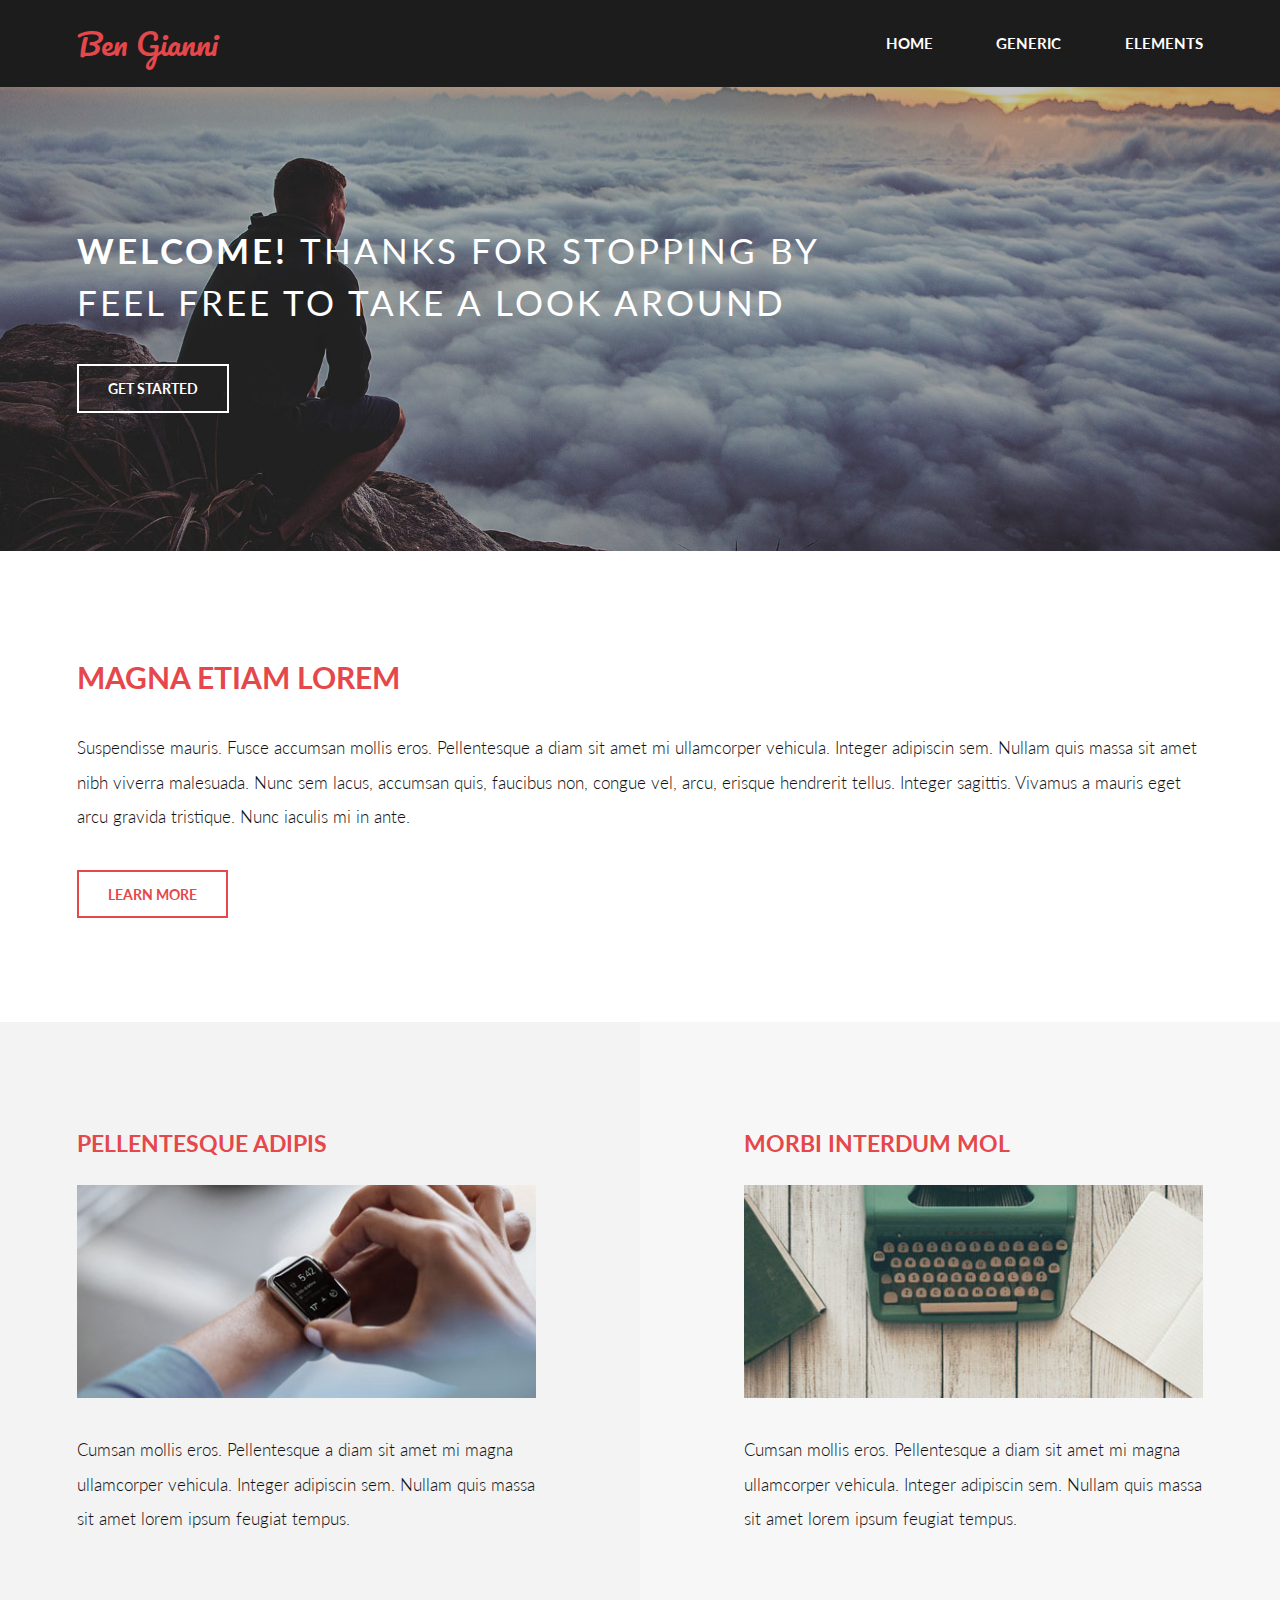
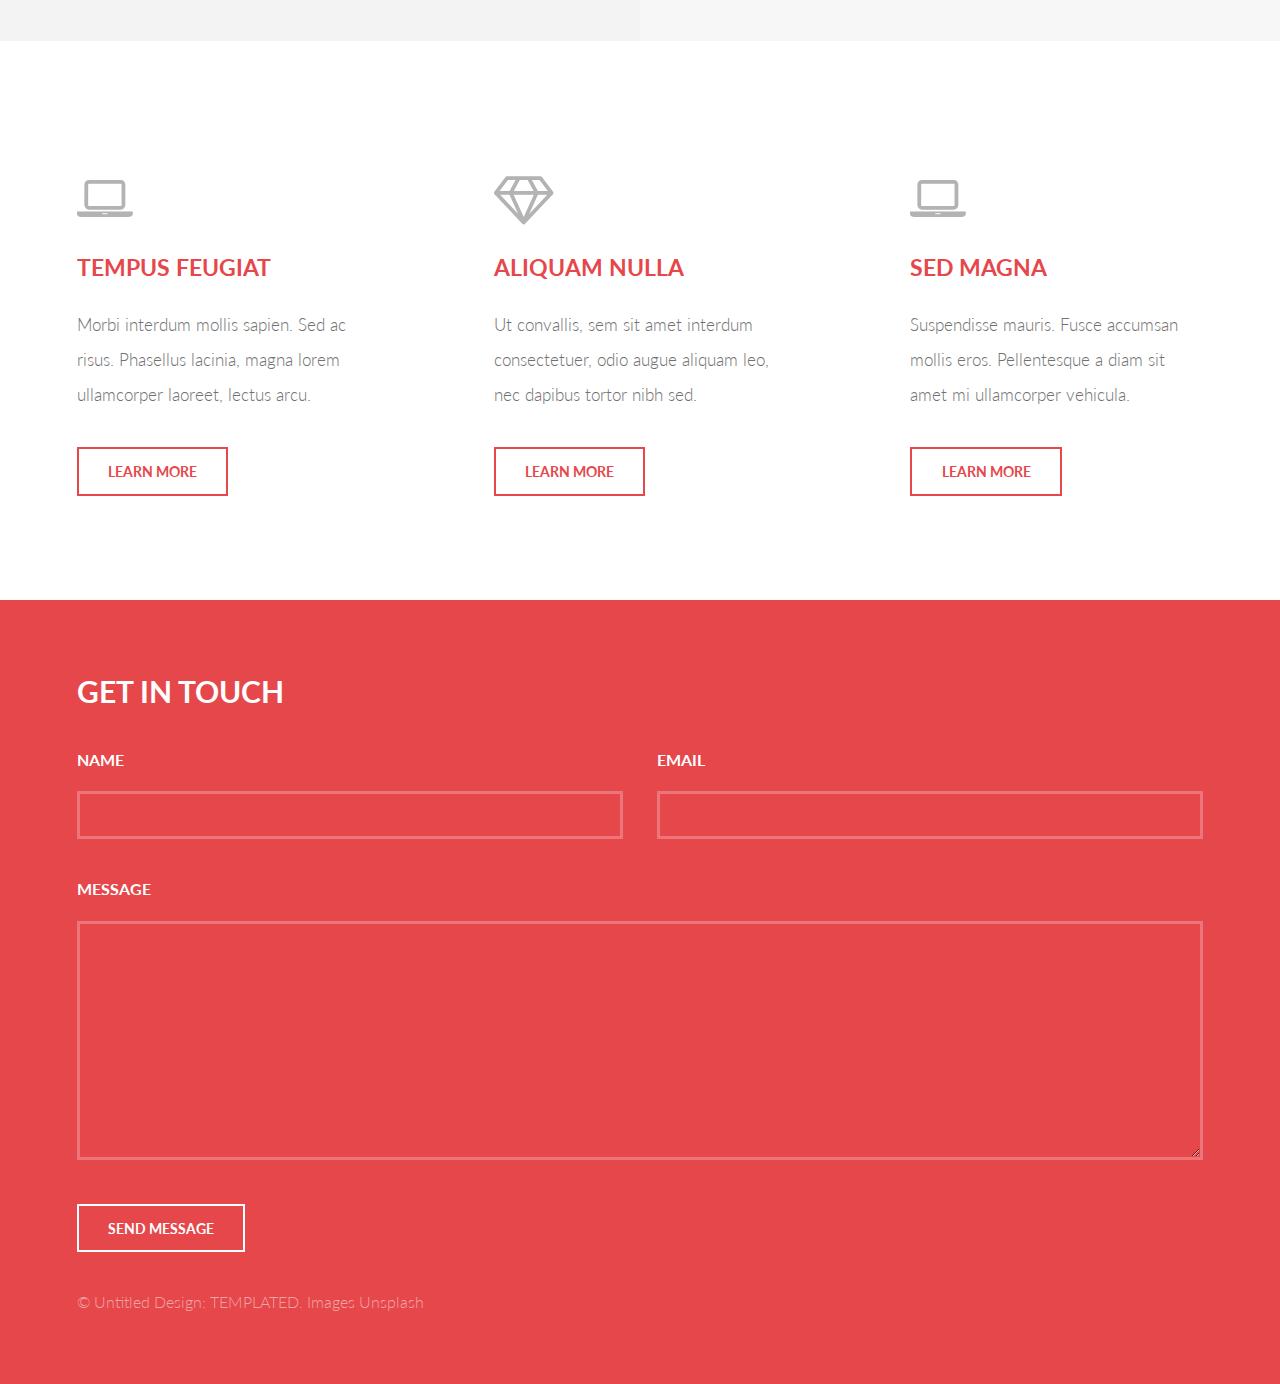
==== index.html @ ecc92364 "take 2" ====
<!DOCTYPE HTML>
<!--
	Introspect by TEMPLATED
	templated.co @templatedco
	Released for free under the Creative Commons Attribution 3.0 license (templated.co/license)
-->
<html>
	<head>
		<title>Ben's Site</title>
		<meta charset="utf-8" />
		<meta name="viewport" content="width=device-width, initial-scale=1, user-scalable=no" />
		<link rel="stylesheet" href="assets/css/main.css" />
	</head>
	<body>

		<!-- Header -->
			<header id="header">
				<div class="inner">
					<a href="index.html" class="logo">Ben Gianni</a>
					<nav id="nav">
						<a href="index.html">Home</a>
						<a href="generic.html">Generic</a>
						<a href="elements.html">Elements</a>
					</nav>
				</div>
			</header>
			<a href="#menu" class="navPanelToggle"><span class="fa fa-bars"></span></a>

		<!-- Banner -->
			<section id="banner">
				<div class="inner">
					<h1 >Welcome! <span>Thanks for stopping by<br />
					feel free to take a look around</span></h1>
					<ul class="actions">
						<li><a href="#" id="test_button" class="button alt" onclick="Attention();">Get Started</a></li>
					</ul>
				</div>
			</section>

		<!-- One -->
			<section id="one">
				<div class="inner">
					<header>
						<h2>Magna Etiam Lorem</h2>
					</header>
					<p>Suspendisse mauris. Fusce accumsan mollis eros. Pellentesque a diam sit amet mi ullamcorper vehicula. Integer adipiscin sem. Nullam quis massa sit amet nibh viverra malesuada. Nunc sem lacus, accumsan quis, faucibus non, congue vel, arcu, erisque hendrerit tellus. Integer sagittis. Vivamus a mauris eget arcu gravida tristique. Nunc iaculis mi in ante.</p>
					<ul class="actions">
						<li><a href="#" class="button alt">Learn More</a></li>
					</ul>
				</div>
			</section>

		<!-- Two -->
			<section id="two">
				<div class="inner">
					<article>
						<div class="content">
							<header>
								<h3>Pellentesque adipis</h3>
							</header>
							<div class="image fit">
								<img src="images/pic01.jpg" alt="" />
							</div>
							<p>Cumsan mollis eros. Pellentesque a diam sit amet mi magna ullamcorper vehicula. Integer adipiscin sem. Nullam quis massa sit amet lorem ipsum feugiat tempus.</p>
						</div>
					</article>
					<article class="alt">
						<div class="content">
							<header>
								<h3>Morbi interdum mol</h3>
							</header>
							<div class="image fit">
								<img src="images/pic02.jpg" alt="" />
							</div>
							<p>Cumsan mollis eros. Pellentesque a diam sit amet mi magna ullamcorper vehicula. Integer adipiscin sem. Nullam quis massa sit amet lorem ipsum feugiat tempus.</p>
						</div>
					</article>
				</div>
			</section>

		<!-- Three -->
			<section id="three">
				<div class="inner">
					<article>
						<div class="content">
							<span class="icon fa-laptop"></span>
							<header>
								<h3>Tempus Feugiat</h3>
							</header>
							<p>Morbi interdum mollis sapien. Sed ac risus. Phasellus lacinia, magna lorem ullamcorper laoreet, lectus arcu.</p>
							<ul class="actions">
								<li><a href="#" class="button alt">Learn More</a></li>
							</ul>
						</div>
					</article>
					<article>
						<div class="content">
							<span class="icon fa-diamond"></span>
							<header>
								<h3>Aliquam Nulla</h3>
							</header>
							<p>Ut convallis, sem sit amet interdum consectetuer, odio augue aliquam leo, nec dapibus tortor nibh sed.</p>
							<ul class="actions">
								<li><a href="#" class="button alt">Learn More</a></li>
							</ul>
						</div>
					</article>
					<article>
					<div class="content">
							<span class="icon fa-laptop"></span>
							<header>
								<h3>Sed Magna</h3>
							</header>
							<p>Suspendisse mauris. Fusce accumsan mollis eros. Pellentesque a diam sit amet mi ullamcorper vehicula.</p>
							<ul class="actions">
								<li><a href="#" class="button alt">Learn More</a></li>
							</ul>
						</div>
					</article>
				</div>
			</section>

		<!-- Footer -->
			<section id="footer">
				<div class="inner">
					<header>
						<h2>Get in Touch</h2>
					</header>
					<form method="post" action="#">
						<div class="field half first">
							<label for="name">Name</label>
							<input type="text" name="name" id="name" />
						</div>
						<div class="field half">
							<label for="email">Email</label>
							<input type="text" name="email" id="email" />
						</div>
						<div class="field">
							<label for="message">Message</label>
							<textarea name="message" id="message" rows="6"></textarea>
						</div>
						<ul class="actions">
							<li><input type="submit" value="Send Message" class="alt" /></li>
						</ul>
					</form>
					<div class="copyright">
						&copy; Untitled Design: <a href="https://templated.co/">TEMPLATED</a>. Images <a href="https://unsplash.com/">Unsplash</a>
					</div>
				</div>
			</section>

		<!-- Scripts -->
			<script src="assets/js/benScript.js"></script>
			<script src="assets/js/jquery.min.js"></script>
			<script src="assets/js/skel.min.js"></script>
			<script src="assets/js/util.js"></script>
			<script src="assets/js/main.js"></script>
			

	</body>
</html>
---- assets/css/main.css ----
@import url(font-awesome.min.css);
@import url("https://fonts.googleapis.com/css?family=Lato:300,400,700|Pacifico");

/*
	Introspect by TEMPLATED
	templated.co @templatedco
	Released for free under the Creative Commons Attribution 3.0 license (templated.co/license)
*/

/* Reset */

	html, body, div, span, applet, object, iframe, h1, h2, h3, h4, h5, h6, p, blockquote, pre, a, abbr, acronym, address, big, cite, code, del, dfn, em, img, ins, kbd, q, s, samp, small, strike, strong, sub, sup, tt, var, b, u, i, center, dl, dt, dd, ol, ul, li, fieldset, form, label, legend, table, caption, tbody, tfoot, thead, tr, th, td, article, aside, canvas, details, embed, figure, figcaption, footer, header, hgroup, menu, nav, output, ruby, section, summary, time, mark, audio, video {
		margin: 0;
		padding: 0;
		border: 0;
		font-size: 100%;
		font: inherit;
		vertical-align: baseline;
	}

	article, aside, details, figcaption, figure, footer, header, hgroup, menu, nav, section {
		display: block;
	}

	body {
		line-height: 1;
	}

	ol, ul {
		list-style: none;
	}

	blockquote, q {
		quotes: none;
	}

	blockquote:before, blockquote:after, q:before, q:after {
		content: '';
		content: none;
	}

	table {
		border-collapse: collapse;
		border-spacing: 0;
	}

	body {
		-webkit-text-size-adjust: none;
	}

/* Box Model */

	*, *:before, *:after {
		-moz-box-sizing: border-box;
		-webkit-box-sizing: border-box;
		box-sizing: border-box;
	}

/* Containers */

	.container {
		margin-left: auto;
		margin-right: auto;
	}

	.container.\31 25\25 {
		width: 100%;
		max-width: 100em;
		min-width: 80em;
	}

	.container.\37 5\25 {
		width: 60em;
	}

	.container.\35 0\25 {
		width: 40em;
	}

	.container.\32 5\25 {
		width: 20em;
	}

	.container {
		width: 80em;
	}

	@media screen and (max-width: 1680px) {

		.container.\31 25\25 {
			width: 100%;
			max-width: 100em;
			min-width: 80em;
		}

		.container.\37 5\25 {
			width: 60em;
		}

		.container.\35 0\25 {
			width: 40em;
		}

		.container.\32 5\25 {
			width: 20em;
		}

		.container {
			width: 80em;
		}

	}

	@media screen and (max-width: 1280px) {

		.container.\31 25\25 {
			width: 100%;
			max-width: 81.25em;
			min-width: 65em;
		}

		.container.\37 5\25 {
			width: 48.75em;
		}

		.container.\35 0\25 {
			width: 32.5em;
		}

		.container.\32 5\25 {
			width: 16.25em;
		}

		.container {
			width: 65em;
		}

	}

	@media screen and (max-width: 980px) {

		.container.\31 25\25 {
			width: 100%;
			max-width: 112.5%;
			min-width: 90%;
		}

		.container.\37 5\25 {
			width: 67.5%;
		}

		.container.\35 0\25 {
			width: 45%;
		}

		.container.\32 5\25 {
			width: 22.5%;
		}

		.container {
			width: 90%;
		}

	}

	@media screen and (max-width: 736px) {

		.container.\31 25\25 {
			width: 100%;
			max-width: 112.5%;
			min-width: 90%;
		}

		.container.\37 5\25 {
			width: 67.5%;
		}

		.container.\35 0\25 {
			width: 45%;
		}

		.container.\32 5\25 {
			width: 22.5%;
		}

		.container {
			width: 90% !important;
		}

	}

	@media screen and (max-width: 480px) {

		.container.\31 25\25 {
			width: 100%;
			max-width: 112.5%;
			min-width: 90%;
		}

		.container.\37 5\25 {
			width: 67.5%;
		}

		.container.\35 0\25 {
			width: 45%;
		}

		.container.\32 5\25 {
			width: 22.5%;
		}

		.container {
			width: 90% !important;
		}

	}

/* Grid */

	.row {
		border-bottom: solid 1px transparent;
		-moz-box-sizing: border-box;
		-webkit-box-sizing: border-box;
		box-sizing: border-box;
	}

	.row > * {
		float: left;
		-moz-box-sizing: border-box;
		-webkit-box-sizing: border-box;
		box-sizing: border-box;
	}

	.row:after, .row:before {
		content: '';
		display: block;
		clear: both;
		height: 0;
	}

	.row.uniform > * > :first-child {
		margin-top: 0;
	}

	.row.uniform > * > :last-child {
		margin-bottom: 0;
	}

	.row.\30 \25 > * {
		padding: 0 0 0 0em;
	}

	.row.\30 \25 {
		margin: 0 0 -1px 0em;
	}

	.row.uniform.\30 \25 > * {
		padding: 0em 0 0 0em;
	}

	.row.uniform.\30 \25 {
		margin: 0em 0 -1px 0em;
	}

	.row > * {
		padding: 0 0 0 2em;
	}

	.row {
		margin: 0 0 -1px -2em;
	}

	.row.uniform > * {
		padding: 2em 0 0 2em;
	}

	.row.uniform {
		margin: -2em 0 -1px -2em;
	}

	.row.\32 00\25 > * {
		padding: 0 0 0 4em;
	}

	.row.\32 00\25 {
		margin: 0 0 -1px -4em;
	}

	.row.uniform.\32 00\25 > * {
		padding: 4em 0 0 4em;
	}

	.row.uniform.\32 00\25 {
		margin: -4em 0 -1px -4em;
	}

	.row.\31 50\25 > * {
		padding: 0 0 0 3em;
	}

	.row.\31 50\25 {
		margin: 0 0 -1px -3em;
	}

	.row.uniform.\31 50\25 > * {
		padding: 3em 0 0 3em;
	}

	.row.uniform.\31 50\25 {
		margin: -3em 0 -1px -3em;
	}

	.row.\35 0\25 > * {
		padding: 0 0 0 1em;
	}

	.row.\35 0\25 {
		margin: 0 0 -1px -1em;
	}

	.row.uniform.\35 0\25 > * {
		padding: 1em 0 0 1em;
	}

	.row.uniform.\35 0\25 {
		margin: -1em 0 -1px -1em;
	}

	.row.\32 5\25 > * {
		padding: 0 0 0 0.5em;
	}

	.row.\32 5\25 {
		margin: 0 0 -1px -0.5em;
	}

	.row.uniform.\32 5\25 > * {
		padding: 0.5em 0 0 0.5em;
	}

	.row.uniform.\32 5\25 {
		margin: -0.5em 0 -1px -0.5em;
	}

	.\31 2u, .\31 2u\24 {
		width: 100%;
		clear: none;
		margin-left: 0;
	}

	.\31 1u, .\31 1u\24 {
		width: 91.6666666667%;
		clear: none;
		margin-left: 0;
	}

	.\31 0u, .\31 0u\24 {
		width: 83.3333333333%;
		clear: none;
		margin-left: 0;
	}

	.\39 u, .\39 u\24 {
		width: 75%;
		clear: none;
		margin-left: 0;
	}

	.\38 u, .\38 u\24 {
		width: 66.6666666667%;
		clear: none;
		margin-left: 0;
	}

	.\37 u, .\37 u\24 {
		width: 58.3333333333%;
		clear: none;
		margin-left: 0;
	}

	.\36 u, .\36 u\24 {
		width: 50%;
		clear: none;
		margin-left: 0;
	}

	.\35 u, .\35 u\24 {
		width: 41.6666666667%;
		clear: none;
		margin-left: 0;
	}

	.\34 u, .\34 u\24 {
		width: 33.3333333333%;
		clear: none;
		margin-left: 0;
	}

	.\33 u, .\33 u\24 {
		width: 25%;
		clear: none;
		margin-left: 0;
	}

	.\32 u, .\32 u\24 {
		width: 16.6666666667%;
		clear: none;
		margin-left: 0;
	}

	.\31 u, .\31 u\24 {
		width: 8.3333333333%;
		clear: none;
		margin-left: 0;
	}

	.\31 2u\24 + *,
	.\31 1u\24 + *,
	.\31 0u\24 + *,
	.\39 u\24 + *,
	.\38 u\24 + *,
	.\37 u\24 + *,
	.\36 u\24 + *,
	.\35 u\24 + *,
	.\34 u\24 + *,
	.\33 u\24 + *,
	.\32 u\24 + *,
	.\31 u\24 + * {
		clear: left;
	}

	.\-11u {
		margin-left: 91.66667%;
	}

	.\-10u {
		margin-left: 83.33333%;
	}

	.\-9u {
		margin-left: 75%;
	}

	.\-8u {
		margin-left: 66.66667%;
	}

	.\-7u {
		margin-left: 58.33333%;
	}

	.\-6u {
		margin-left: 50%;
	}

	.\-5u {
		margin-left: 41.66667%;
	}

	.\-4u {
		margin-left: 33.33333%;
	}

	.\-3u {
		margin-left: 25%;
	}

	.\-2u {
		margin-left: 16.66667%;
	}

	.\-1u {
		margin-left: 8.33333%;
	}

	@media screen and (max-width: 1680px) {

		.row > * {
			padding: 0 0 0 2em;
		}

		.row {
			margin: 0 0 -1px -2em;
		}

		.row.uniform > * {
			padding: 2em 0 0 2em;
		}

		.row.uniform {
			margin: -2em 0 -1px -2em;
		}

		.row.\32 00\25 > * {
			padding: 0 0 0 4em;
		}

		.row.\32 00\25 {
			margin: 0 0 -1px -4em;
		}

		.row.uniform.\32 00\25 > * {
			padding: 4em 0 0 4em;
		}

		.row.uniform.\32 00\25 {
			margin: -4em 0 -1px -4em;
		}

		.row.\31 50\25 > * {
			padding: 0 0 0 3em;
		}

		.row.\31 50\25 {
			margin: 0 0 -1px -3em;
		}

		.row.uniform.\31 50\25 > * {
			padding: 3em 0 0 3em;
		}

		.row.uniform.\31 50\25 {
			margin: -3em 0 -1px -3em;
		}

		.row.\35 0\25 > * {
			padding: 0 0 0 1em;
		}

		.row.\35 0\25 {
			margin: 0 0 -1px -1em;
		}

		.row.uniform.\35 0\25 > * {
			padding: 1em 0 0 1em;
		}

		.row.uniform.\35 0\25 {
			margin: -1em 0 -1px -1em;
		}

		.row.\32 5\25 > * {
			padding: 0 0 0 0.5em;
		}

		.row.\32 5\25 {
			margin: 0 0 -1px -0.5em;
		}

		.row.uniform.\32 5\25 > * {
			padding: 0.5em 0 0 0.5em;
		}

		.row.uniform.\32 5\25 {
			margin: -0.5em 0 -1px -0.5em;
		}

		.\31 2u\28xlarge\29, .\31 2u\24\28xlarge\29 {
			width: 100%;
			clear: none;
			margin-left: 0;
		}

		.\31 1u\28xlarge\29, .\31 1u\24\28xlarge\29 {
			width: 91.6666666667%;
			clear: none;
			margin-left: 0;
		}

		.\31 0u\28xlarge\29, .\31 0u\24\28xlarge\29 {
			width: 83.3333333333%;
			clear: none;
			margin-left: 0;
		}

		.\39 u\28xlarge\29, .\39 u\24\28xlarge\29 {
			width: 75%;
			clear: none;
			margin-left: 0;
		}

		.\38 u\28xlarge\29, .\38 u\24\28xlarge\29 {
			width: 66.6666666667%;
			clear: none;
			margin-left: 0;
		}

		.\37 u\28xlarge\29, .\37 u\24\28xlarge\29 {
			width: 58.3333333333%;
			clear: none;
			margin-left: 0;
		}

		.\36 u\28xlarge\29, .\36 u\24\28xlarge\29 {
			width: 50%;
			clear: none;
			margin-left: 0;
		}

		.\35 u\28xlarge\29, .\35 u\24\28xlarge\29 {
			width: 41.6666666667%;
			clear: none;
			margin-left: 0;
		}

		.\34 u\28xlarge\29, .\34 u\24\28xlarge\29 {
			width: 33.3333333333%;
			clear: none;
			margin-left: 0;
		}

		.\33 u\28xlarge\29, .\33 u\24\28xlarge\29 {
			width: 25%;
			clear: none;
			margin-left: 0;
		}

		.\32 u\28xlarge\29, .\32 u\24\28xlarge\29 {
			width: 16.6666666667%;
			clear: none;
			margin-left: 0;
		}

		.\31 u\28xlarge\29, .\31 u\24\28xlarge\29 {
			width: 8.3333333333%;
			clear: none;
			margin-left: 0;
		}

		.\31 2u\24\28xlarge\29 + *,
		.\31 1u\24\28xlarge\29 + *,
		.\31 0u\24\28xlarge\29 + *,
		.\39 u\24\28xlarge\29 + *,
		.\38 u\24\28xlarge\29 + *,
		.\37 u\24\28xlarge\29 + *,
		.\36 u\24\28xlarge\29 + *,
		.\35 u\24\28xlarge\29 + *,
		.\34 u\24\28xlarge\29 + *,
		.\33 u\24\28xlarge\29 + *,
		.\32 u\24\28xlarge\29 + *,
		.\31 u\24\28xlarge\29 + * {
			clear: left;
		}

		.\-11u\28xlarge\29 {
			margin-left: 91.66667%;
		}

		.\-10u\28xlarge\29 {
			margin-left: 83.33333%;
		}

		.\-9u\28xlarge\29 {
			margin-left: 75%;
		}

		.\-8u\28xlarge\29 {
			margin-left: 66.66667%;
		}

		.\-7u\28xlarge\29 {
			margin-left: 58.33333%;
		}

		.\-6u\28xlarge\29 {
			margin-left: 50%;
		}

		.\-5u\28xlarge\29 {
			margin-left: 41.66667%;
		}

		.\-4u\28xlarge\29 {
			margin-left: 33.33333%;
		}

		.\-3u\28xlarge\29 {
			margin-left: 25%;
		}

		.\-2u\28xlarge\29 {
			margin-left: 16.66667%;
		}

		.\-1u\28xlarge\29 {
			margin-left: 8.33333%;
		}

	}

	@media screen and (max-width: 1280px) {

		.row > * {
			padding: 0 0 0 1.5em;
		}

		.row {
			margin: 0 0 -1px -1.5em;
		}

		.row.uniform > * {
			padding: 1.5em 0 0 1.5em;
		}

		.row.uniform {
			margin: -1.5em 0 -1px -1.5em;
		}

		.row.\32 00\25 > * {
			padding: 0 0 0 3em;
		}

		.row.\32 00\25 {
			margin: 0 0 -1px -3em;
		}

		.row.uniform.\32 00\25 > * {
			padding: 3em 0 0 3em;
		}

		.row.uniform.\32 00\25 {
			margin: -3em 0 -1px -3em;
		}

		.row.\31 50\25 > * {
			padding: 0 0 0 2.25em;
		}

		.row.\31 50\25 {
			margin: 0 0 -1px -2.25em;
		}

		.row.uniform.\31 50\25 > * {
			padding: 2.25em 0 0 2.25em;
		}

		.row.uniform.\31 50\25 {
			margin: -2.25em 0 -1px -2.25em;
		}

		.row.\35 0\25 > * {
			padding: 0 0 0 0.75em;
		}

		.row.\35 0\25 {
			margin: 0 0 -1px -0.75em;
		}

		.row.uniform.\35 0\25 > * {
			padding: 0.75em 0 0 0.75em;
		}

		.row.uniform.\35 0\25 {
			margin: -0.75em 0 -1px -0.75em;
		}

		.row.\32 5\25 > * {
			padding: 0 0 0 0.375em;
		}

		.row.\32 5\25 {
			margin: 0 0 -1px -0.375em;
		}

		.row.uniform.\32 5\25 > * {
			padding: 0.375em 0 0 0.375em;
		}

		.row.uniform.\32 5\25 {
			margin: -0.375em 0 -1px -0.375em;
		}

		.\31 2u\28large\29, .\31 2u\24\28large\29 {
			width: 100%;
			clear: none;
			margin-left: 0;
		}

		.\31 1u\28large\29, .\31 1u\24\28large\29 {
			width: 91.6666666667%;
			clear: none;
			margin-left: 0;
		}

		.\31 0u\28large\29, .\31 0u\24\28large\29 {
			width: 83.3333333333%;
			clear: none;
			margin-left: 0;
		}

		.\39 u\28large\29, .\39 u\24\28large\29 {
			width: 75%;
			clear: none;
			margin-left: 0;
		}

		.\38 u\28large\29, .\38 u\24\28large\29 {
			width: 66.6666666667%;
			clear: none;
			margin-left: 0;
		}

		.\37 u\28large\29, .\37 u\24\28large\29 {
			width: 58.3333333333%;
			clear: none;
			margin-left: 0;
		}

		.\36 u\28large\29, .\36 u\24\28large\29 {
			width: 50%;
			clear: none;
			margin-left: 0;
		}

		.\35 u\28large\29, .\35 u\24\28large\29 {
			width: 41.6666666667%;
			clear: none;
			margin-left: 0;
		}

		.\34 u\28large\29, .\34 u\24\28large\29 {
			width: 33.3333333333%;
			clear: none;
			margin-left: 0;
		}

		.\33 u\28large\29, .\33 u\24\28large\29 {
			width: 25%;
			clear: none;
			margin-left: 0;
		}

		.\32 u\28large\29, .\32 u\24\28large\29 {
			width: 16.6666666667%;
			clear: none;
			margin-left: 0;
		}

		.\31 u\28large\29, .\31 u\24\28large\29 {
			width: 8.3333333333%;
			clear: none;
			margin-left: 0;
		}

		.\31 2u\24\28large\29 + *,
		.\31 1u\24\28large\29 + *,
		.\31 0u\24\28large\29 + *,
		.\39 u\24\28large\29 + *,
		.\38 u\24\28large\29 + *,
		.\37 u\24\28large\29 + *,
		.\36 u\24\28large\29 + *,
		.\35 u\24\28large\29 + *,
		.\34 u\24\28large\29 + *,
		.\33 u\24\28large\29 + *,
		.\32 u\24\28large\29 + *,
		.\31 u\24\28large\29 + * {
			clear: left;
		}

		.\-11u\28large\29 {
			margin-left: 91.66667%;
		}

		.\-10u\28large\29 {
			margin-left: 83.33333%;
		}

		.\-9u\28large\29 {
			margin-left: 75%;
		}

		.\-8u\28large\29 {
			margin-left: 66.66667%;
		}

		.\-7u\28large\29 {
			margin-left: 58.33333%;
		}

		.\-6u\28large\29 {
			margin-left: 50%;
		}

		.\-5u\28large\29 {
			margin-left: 41.66667%;
		}

		.\-4u\28large\29 {
			margin-left: 33.33333%;
		}

		.\-3u\28large\29 {
			margin-left: 25%;
		}

		.\-2u\28large\29 {
			margin-left: 16.66667%;
		}

		.\-1u\28large\29 {
			margin-left: 8.33333%;
		}

	}

	@media screen and (max-width: 980px) {

		.row > * {
			padding: 0 0 0 1.5em;
		}

		.row {
			margin: 0 0 -1px -1.5em;
		}

		.row.uniform > * {
			padding: 1.5em 0 0 1.5em;
		}

		.row.uniform {
			margin: -1.5em 0 -1px -1.5em;
		}

		.row.\32 00\25 > * {
			padding: 0 0 0 3em;
		}

		.row.\32 00\25 {
			margin: 0 0 -1px -3em;
		}

		.row.uniform.\32 00\25 > * {
			padding: 3em 0 0 3em;
		}

		.row.uniform.\32 00\25 {
			margin: -3em 0 -1px -3em;
		}

		.row.\31 50\25 > * {
			padding: 0 0 0 2.25em;
		}

		.row.\31 50\25 {
			margin: 0 0 -1px -2.25em;
		}

		.row.uniform.\31 50\25 > * {
			padding: 2.25em 0 0 2.25em;
		}

		.row.uniform.\31 50\25 {
			margin: -2.25em 0 -1px -2.25em;
		}

		.row.\35 0\25 > * {
			padding: 0 0 0 0.75em;
		}

		.row.\35 0\25 {
			margin: 0 0 -1px -0.75em;
		}

		.row.uniform.\35 0\25 > * {
			padding: 0.75em 0 0 0.75em;
		}

		.row.uniform.\35 0\25 {
			margin: -0.75em 0 -1px -0.75em;
		}

		.row.\32 5\25 > * {
			padding: 0 0 0 0.375em;
		}

		.row.\32 5\25 {
			margin: 0 0 -1px -0.375em;
		}

		.row.uniform.\32 5\25 > * {
			padding: 0.375em 0 0 0.375em;
		}

		.row.uniform.\32 5\25 {
			margin: -0.375em 0 -1px -0.375em;
		}

		.\31 2u\28medium\29, .\31 2u\24\28medium\29 {
			width: 100%;
			clear: none;
			margin-left: 0;
		}

		.\31 1u\28medium\29, .\31 1u\24\28medium\29 {
			width: 91.6666666667%;
			clear: none;
			margin-left: 0;
		}

		.\31 0u\28medium\29, .\31 0u\24\28medium\29 {
			width: 83.3333333333%;
			clear: none;
			margin-left: 0;
		}

		.\39 u\28medium\29, .\39 u\24\28medium\29 {
			width: 75%;
			clear: none;
			margin-left: 0;
		}

		.\38 u\28medium\29, .\38 u\24\28medium\29 {
			width: 66.6666666667%;
			clear: none;
			margin-left: 0;
		}

		.\37 u\28medium\29, .\37 u\24\28medium\29 {
			width: 58.3333333333%;
			clear: none;
			margin-left: 0;
		}

		.\36 u\28medium\29, .\36 u\24\28medium\29 {
			width: 50%;
			clear: none;
			margin-left: 0;
		}

		.\35 u\28medium\29, .\35 u\24\28medium\29 {
			width: 41.6666666667%;
			clear: none;
			margin-left: 0;
		}

		.\34 u\28medium\29, .\34 u\24\28medium\29 {
			width: 33.3333333333%;
			clear: none;
			margin-left: 0;
		}

		.\33 u\28medium\29, .\33 u\24\28medium\29 {
			width: 25%;
			clear: none;
			margin-left: 0;
		}

		.\32 u\28medium\29, .\32 u\24\28medium\29 {
			width: 16.6666666667%;
			clear: none;
			margin-left: 0;
		}

		.\31 u\28medium\29, .\31 u\24\28medium\29 {
			width: 8.3333333333%;
			clear: none;
			margin-left: 0;
		}

		.\31 2u\24\28medium\29 + *,
		.\31 1u\24\28medium\29 + *,
		.\31 0u\24\28medium\29 + *,
		.\39 u\24\28medium\29 + *,
		.\38 u\24\28medium\29 + *,
		.\37 u\24\28medium\29 + *,
		.\36 u\24\28medium\29 + *,
		.\35 u\24\28medium\29 + *,
		.\34 u\24\28medium\29 + *,
		.\33 u\24\28medium\29 + *,
		.\32 u\24\28medium\29 + *,
		.\31 u\24\28medium\29 + * {
			clear: left;
		}

		.\-11u\28medium\29 {
			margin-left: 91.66667%;
		}

		.\-10u\28medium\29 {
			margin-left: 83.33333%;
		}

		.\-9u\28medium\29 {
			margin-left: 75%;
		}

		.\-8u\28medium\29 {
			margin-left: 66.66667%;
		}

		.\-7u\28medium\29 {
			margin-left: 58.33333%;
		}

		.\-6u\28medium\29 {
			margin-left: 50%;
		}

		.\-5u\28medium\29 {
			margin-left: 41.66667%;
		}

		.\-4u\28medium\29 {
			margin-left: 33.33333%;
		}

		.\-3u\28medium\29 {
			margin-left: 25%;
		}

		.\-2u\28medium\29 {
			margin-left: 16.66667%;
		}

		.\-1u\28medium\29 {
			margin-left: 8.33333%;
		}

	}

	@media screen and (max-width: 736px) {

		.row > * {
			padding: 0 0 0 1.25em;
		}

		.row {
			margin: 0 0 -1px -1.25em;
		}

		.row.uniform > * {
			padding: 1.25em 0 0 1.25em;
		}

		.row.uniform {
			margin: -1.25em 0 -1px -1.25em;
		}

		.row.\32 00\25 > * {
			padding: 0 0 0 2.5em;
		}

		.row.\32 00\25 {
			margin: 0 0 -1px -2.5em;
		}

		.row.uniform.\32 00\25 > * {
			padding: 2.5em 0 0 2.5em;
		}

		.row.uniform.\32 00\25 {
			margin: -2.5em 0 -1px -2.5em;
		}

		.row.\31 50\25 > * {
			padding: 0 0 0 1.875em;
		}

		.row.\31 50\25 {
			margin: 0 0 -1px -1.875em;
		}

		.row.uniform.\31 50\25 > * {
			padding: 1.875em 0 0 1.875em;
		}

		.row.uniform.\31 50\25 {
			margin: -1.875em 0 -1px -1.875em;
		}

		.row.\35 0\25 > * {
			padding: 0 0 0 0.625em;
		}

		.row.\35 0\25 {
			margin: 0 0 -1px -0.625em;
		}

		.row.uniform.\35 0\25 > * {
			padding: 0.625em 0 0 0.625em;
		}

		.row.uniform.\35 0\25 {
			margin: -0.625em 0 -1px -0.625em;
		}

		.row.\32 5\25 > * {
			padding: 0 0 0 0.3125em;
		}

		.row.\32 5\25 {
			margin: 0 0 -1px -0.3125em;
		}

		.row.uniform.\32 5\25 > * {
			padding: 0.3125em 0 0 0.3125em;
		}

		.row.uniform.\32 5\25 {
			margin: -0.3125em 0 -1px -0.3125em;
		}

		.\31 2u\28small\29, .\31 2u\24\28small\29 {
			width: 100%;
			clear: none;
			margin-left: 0;
		}

		.\31 1u\28small\29, .\31 1u\24\28small\29 {
			width: 91.6666666667%;
			clear: none;
			margin-left: 0;
		}

		.\31 0u\28small\29, .\31 0u\24\28small\29 {
			width: 83.3333333333%;
			clear: none;
			margin-left: 0;
		}

		.\39 u\28small\29, .\39 u\24\28small\29 {
			width: 75%;
			clear: none;
			margin-left: 0;
		}

		.\38 u\28small\29, .\38 u\24\28small\29 {
			width: 66.6666666667%;
			clear: none;
			margin-left: 0;
		}

		.\37 u\28small\29, .\37 u\24\28small\29 {
			width: 58.3333333333%;
			clear: none;
			margin-left: 0;
		}

		.\36 u\28small\29, .\36 u\24\28small\29 {
			width: 50%;
			clear: none;
			margin-left: 0;
		}

		.\35 u\28small\29, .\35 u\24\28small\29 {
			width: 41.6666666667%;
			clear: none;
			margin-left: 0;
		}

		.\34 u\28small\29, .\34 u\24\28small\29 {
			width: 33.3333333333%;
			clear: none;
			margin-left: 0;
		}

		.\33 u\28small\29, .\33 u\24\28small\29 {
			width: 25%;
			clear: none;
			margin-left: 0;
		}

		.\32 u\28small\29, .\32 u\24\28small\29 {
			width: 16.6666666667%;
			clear: none;
			margin-left: 0;
		}

		.\31 u\28small\29, .\31 u\24\28small\29 {
			width: 8.3333333333%;
			clear: none;
			margin-left: 0;
		}

		.\31 2u\24\28small\29 + *,
		.\31 1u\24\28small\29 + *,
		.\31 0u\24\28small\29 + *,
		.\39 u\24\28small\29 + *,
		.\38 u\24\28small\29 + *,
		.\37 u\24\28small\29 + *,
		.\36 u\24\28small\29 + *,
		.\35 u\24\28small\29 + *,
		.\34 u\24\28small\29 + *,
		.\33 u\24\28small\29 + *,
		.\32 u\24\28small\29 + *,
		.\31 u\24\28small\29 + * {
			clear: left;
		}

		.\-11u\28small\29 {
			margin-left: 91.66667%;
		}

		.\-10u\28small\29 {
			margin-left: 83.33333%;
		}

		.\-9u\28small\29 {
			margin-left: 75%;
		}

		.\-8u\28small\29 {
			margin-left: 66.66667%;
		}

		.\-7u\28small\29 {
			margin-left: 58.33333%;
		}

		.\-6u\28small\29 {
			margin-left: 50%;
		}

		.\-5u\28small\29 {
			margin-left: 41.66667%;
		}

		.\-4u\28small\29 {
			margin-left: 33.33333%;
		}

		.\-3u\28small\29 {
			margin-left: 25%;
		}

		.\-2u\28small\29 {
			margin-left: 16.66667%;
		}

		.\-1u\28small\29 {
			margin-left: 8.33333%;
		}

	}

	@media screen and (max-width: 480px) {

		.row > * {
			padding: 0 0 0 1.25em;
		}

		.row {
			margin: 0 0 -1px -1.25em;
		}

		.row.uniform > * {
			padding: 1.25em 0 0 1.25em;
		}

		.row.uniform {
			margin: -1.25em 0 -1px -1.25em;
		}

		.row.\32 00\25 > * {
			padding: 0 0 0 2.5em;
		}

		.row.\32 00\25 {
			margin: 0 0 -1px -2.5em;
		}

		.row.uniform.\32 00\25 > * {
			padding: 2.5em 0 0 2.5em;
		}

		.row.uniform.\32 00\25 {
			margin: -2.5em 0 -1px -2.5em;
		}

		.row.\31 50\25 > * {
			padding: 0 0 0 1.875em;
		}

		.row.\31 50\25 {
			margin: 0 0 -1px -1.875em;
		}

		.row.uniform.\31 50\25 > * {
			padding: 1.875em 0 0 1.875em;
		}

		.row.uniform.\31 50\25 {
			margin: -1.875em 0 -1px -1.875em;
		}

		.row.\35 0\25 > * {
			padding: 0 0 0 0.625em;
		}

		.row.\35 0\25 {
			margin: 0 0 -1px -0.625em;
		}

		.row.uniform.\35 0\25 > * {
			padding: 0.625em 0 0 0.625em;
		}

		.row.uniform.\35 0\25 {
			margin: -0.625em 0 -1px -0.625em;
		}

		.row.\32 5\25 > * {
			padding: 0 0 0 0.3125em;
		}

		.row.\32 5\25 {
			margin: 0 0 -1px -0.3125em;
		}

		.row.uniform.\32 5\25 > * {
			padding: 0.3125em 0 0 0.3125em;
		}

		.row.uniform.\32 5\25 {
			margin: -0.3125em 0 -1px -0.3125em;
		}

		.\31 2u\28xsmall\29, .\31 2u\24\28xsmall\29 {
			width: 100%;
			clear: none;
			margin-left: 0;
		}

		.\31 1u\28xsmall\29, .\31 1u\24\28xsmall\29 {
			width: 91.6666666667%;
			clear: none;
			margin-left: 0;
		}

		.\31 0u\28xsmall\29, .\31 0u\24\28xsmall\29 {
			width: 83.3333333333%;
			clear: none;
			margin-left: 0;
		}

		.\39 u\28xsmall\29, .\39 u\24\28xsmall\29 {
			width: 75%;
			clear: none;
			margin-left: 0;
		}

		.\38 u\28xsmall\29, .\38 u\24\28xsmall\29 {
			width: 66.6666666667%;
			clear: none;
			margin-left: 0;
		}

		.\37 u\28xsmall\29, .\37 u\24\28xsmall\29 {
			width: 58.3333333333%;
			clear: none;
			margin-left: 0;
		}

		.\36 u\28xsmall\29, .\36 u\24\28xsmall\29 {
			width: 50%;
			clear: none;
			margin-left: 0;
		}

		.\35 u\28xsmall\29, .\35 u\24\28xsmall\29 {
			width: 41.6666666667%;
			clear: none;
			margin-left: 0;
		}

		.\34 u\28xsmall\29, .\34 u\24\28xsmall\29 {
			width: 33.3333333333%;
			clear: none;
			margin-left: 0;
		}

		.\33 u\28xsmall\29, .\33 u\24\28xsmall\29 {
			width: 25%;
			clear: none;
			margin-left: 0;
		}

		.\32 u\28xsmall\29, .\32 u\24\28xsmall\29 {
			width: 16.6666666667%;
			clear: none;
			margin-left: 0;
		}

		.\31 u\28xsmall\29, .\31 u\24\28xsmall\29 {
			width: 8.3333333333%;
			clear: none;
			margin-left: 0;
		}

		.\31 2u\24\28xsmall\29 + *,
		.\31 1u\24\28xsmall\29 + *,
		.\31 0u\24\28xsmall\29 + *,
		.\39 u\24\28xsmall\29 + *,
		.\38 u\24\28xsmall\29 + *,
		.\37 u\24\28xsmall\29 + *,
		.\36 u\24\28xsmall\29 + *,
		.\35 u\24\28xsmall\29 + *,
		.\34 u\24\28xsmall\29 + *,
		.\33 u\24\28xsmall\29 + *,
		.\32 u\24\28xsmall\29 + *,
		.\31 u\24\28xsmall\29 + * {
			clear: left;
		}

		.\-11u\28xsmall\29 {
			margin-left: 91.66667%;
		}

		.\-10u\28xsmall\29 {
			margin-left: 83.33333%;
		}

		.\-9u\28xsmall\29 {
			margin-left: 75%;
		}

		.\-8u\28xsmall\29 {
			margin-left: 66.66667%;
		}

		.\-7u\28xsmall\29 {
			margin-left: 58.33333%;
		}

		.\-6u\28xsmall\29 {
			margin-left: 50%;
		}

		.\-5u\28xsmall\29 {
			margin-left: 41.66667%;
		}

		.\-4u\28xsmall\29 {
			margin-left: 33.33333%;
		}

		.\-3u\28xsmall\29 {
			margin-left: 25%;
		}

		.\-2u\28xsmall\29 {
			margin-left: 16.66667%;
		}

		.\-1u\28xsmall\29 {
			margin-left: 8.33333%;
		}

	}

/* Basic */

	@-ms-viewport {
		width: device-width;
	}

	body {
		-ms-overflow-style: scrollbar;
	}

	@media screen and (max-width: 480px) {

		html, body {
			min-width: 320px;
		}

	}

	body {
		background: #fff;
	}

		body.is-loading *, body.is-loading *:before, body.is-loading *:after {
			-moz-animation: none !important;
			-webkit-animation: none !important;
			-ms-animation: none !important;
			animation: none !important;
			-moz-transition: none !important;
			-webkit-transition: none !important;
			-ms-transition: none !important;
			transition: none !important;
		}

/* Type */

	body {
		background-color: #fff;
		color: #111111;
	}

	body, input, select, textarea {
		font-family: "Lato", sans-serif;
		font-size: 15pt;
		font-weight: 300;
		line-height: 2;
	}

		@media screen and (max-width: 1680px) {

			body, input, select, textarea {
				font-size: 13pt;
			}

		}

		@media screen and (max-width: 1280px) {

			body, input, select, textarea {
				font-size: 13pt;
			}

		}

		@media screen and (max-width: 980px) {

			body, input, select, textarea {
				font-size: 12pt;
			}

		}

		@media screen and (max-width: 736px) {

			body, input, select, textarea {
				font-size: 12pt;
			}

		}

		@media screen and (max-width: 480px) {

			body, input, select, textarea {
				font-size: 12pt;
			}

		}

	a {
		-moz-transition: color 0.2s ease-in-out;
		-webkit-transition: color 0.2s ease-in-out;
		-ms-transition: color 0.2s ease-in-out;
		transition: color 0.2s ease-in-out;
		text-decoration: none;
	}

		a:hover {
			text-decoration: underline;
		}

	strong, b {
		font-weight: 700;
	}

	em, i {
		font-style: italic;
	}

	p {
		margin: 0 0 2em 0;
	}

	h1, h2, h3, h4, h5, h6 {
		font-weight: 700;
		line-height: 1.5;
		margin: 0 0 1em 0;
		text-transform: uppercase;
	}

		h1 a, h2 a, h3 a, h4 a, h5 a, h6 a {
			color: inherit;
			text-decoration: none;
		}

	h1 {
		font-size: 2em;
		margin: 0 0 0.25em 0;
	}

	h2 {
		font-size: 1.75em;
	}

	h3 {
		font-size: 1.35em;
	}

	h4 {
		font-size: 1.1em;
	}

	h5 {
		font-size: 0.9em;
	}

	h6 {
		font-size: 0.7em;
	}

	@media screen and (max-width: 736px) {

		h1 {
			font-size: 1.5em;
		}

		h2 {
			font-size: 1.25em;
		}

		h3 {
			font-size: 1.1em;
		}

	}

	sub {
		font-size: 0.8em;
		position: relative;
		top: 0.5em;
	}

	sup {
		font-size: 0.8em;
		position: relative;
		top: -0.5em;
	}

	blockquote {
		border-left: solid 4px;
		font-style: italic;
		margin: 0 0 2em 0;
		padding: 0.5em 0 0.5em 2em;
	}

	code {
		border-radius: 0;
		border: solid 1px;
		font-family: "Courier New", monospace;
		font-size: 0.9em;
		margin: 0 0.25em;
		padding: 0.25em 0.65em;
	}

	pre {
		-webkit-overflow-scrolling: touch;
		font-family: "Courier New", monospace;
		font-size: 0.9em;
		margin: 0 0 2em 0;
	}

		pre code {
			display: block;
			line-height: 1.75;
			padding: 1em 1.5em;
			overflow-x: auto;
		}

	hr {
		border: 0;
		border-bottom: solid 1px;
		margin: 2em 0;
	}

		hr.major {
			margin: 3em 0;
		}

	.align-left {
		text-align: left;
	}

	.align-center {
		text-align: center;
	}

	.align-right {
		text-align: right;
	}

	input, select, textarea {
		color: #e5474b;
	}

	a {
		color: #e5474b;
	}

	strong, b {
		color: #e5474b;
	}

	h1, h2, h3, h4, h5, h6 {
		color: #e5474b;
	}

	blockquote {
		border-left-color: #e5474b;
	}

	code {
		background: none;
		border-color: #e5474b;
	}

	hr {
		border-bottom-color: #e5474b;
	}

/* Box */

	.box {
		border-radius: 0;
		border: solid 1px;
		margin-bottom: 2em;
		padding: 1.5em;
	}

		.box > :last-child,
		.box > :last-child > :last-child,
		.box > :last-child > :last-child > :last-child {
			margin-bottom: 0;
		}

		.box.alt {
			border: 0;
			border-radius: 0;
			padding: 0;
		}

	.box {
		border-color: #e5474b;
	}

/* Button */

	input[type="submit"],
	input[type="reset"],
	input[type="button"],
	button,
	.button {
		-moz-appearance: none;
		-webkit-appearance: none;
		-ms-appearance: none;
		appearance: none;
		-moz-transition: background-color 0.2s ease-in-out, color 0.2s ease-in-out;
		-webkit-transition: background-color 0.2s ease-in-out, color 0.2s ease-in-out;
		-ms-transition: background-color 0.2s ease-in-out, color 0.2s ease-in-out;
		transition: background-color 0.2s ease-in-out, color 0.2s ease-in-out;
		border-radius: 0;
		border: 0;
		cursor: pointer;
		display: inline-block;
		font-size: .8em;
		font-weight: 700;
		height: 3.5em;
		line-height: 3.65em;
		padding: 0 2.25em;
		text-align: center;
		text-decoration: none;
		text-transform: uppercase;
		white-space: nowrap;
	}

		input[type="submit"]:hover,
		input[type="reset"]:hover,
		input[type="button"]:hover,
		button:hover,
		.button:hover {
			text-decoration: none;
		}

		input[type="submit"].icon,
		input[type="reset"].icon,
		input[type="button"].icon,
		button.icon,
		.button.icon {
			padding-left: 1.35em;
		}

			input[type="submit"].icon:before,
			input[type="reset"].icon:before,
			input[type="button"].icon:before,
			button.icon:before,
			.button.icon:before {
				margin-right: 0.5em;
			}

		input[type="submit"].fit,
		input[type="reset"].fit,
		input[type="button"].fit,
		button.fit,
		.button.fit {
			display: block;
			margin: 0 0 1em 0;
			width: 100%;
		}

		input[type="submit"].small,
		input[type="reset"].small,
		input[type="button"].small,
		button.small,
		.button.small {
			font-size: 0.8em;
		}

		input[type="submit"].big,
		input[type="reset"].big,
		input[type="button"].big,
		button.big,
		.button.big {
			font-size: 1.35em;
		}

		input[type="submit"].disabled, input[type="submit"]:disabled,
		input[type="reset"].disabled,
		input[type="reset"]:disabled,
		input[type="button"].disabled,
		input[type="button"]:disabled,
		button.disabled,
		button:disabled,
		.button.disabled,
		.button:disabled {
			-moz-pointer-events: none;
			-webkit-pointer-events: none;
			-ms-pointer-events: none;
			pointer-events: none;
			opacity: 0.25;
		}

	input[type="submit"],
	input[type="reset"],
	input[type="button"],
	button,
	.button {
		background-color: #5a5a5a;
		color: #ffffff !important;
	}

		input[type="submit"]:hover,
		input[type="reset"]:hover,
		input[type="button"]:hover,
		button:hover,
		.button:hover {
			background-color: #676767;
		}

		input[type="submit"]:active,
		input[type="reset"]:active,
		input[type="button"]:active,
		button:active,
		.button:active {
			background-color: #4d4d4d;
		}

		input[type="submit"].alt,
		input[type="reset"].alt,
		input[type="button"].alt,
		button.alt,
		.button.alt {
			background-color: transparent;
			box-shadow: inset 0 0 0 2px #e5474b;
			color: #e5474b !important;
		}

			input[type="submit"].alt:hover,
			input[type="reset"].alt:hover,
			input[type="button"].alt:hover,
			button.alt:hover,
			.button.alt:hover {
				background: #fceced;
			}

			input[type="submit"].alt:active,
			input[type="reset"].alt:active,
			input[type="button"].alt:active,
			button.alt:active,
			.button.alt:active {
				background-color: #f9dadb;
			}

			input[type="submit"].alt.icon:before,
			input[type="reset"].alt.icon:before,
			input[type="button"].alt.icon:before,
			button.alt.icon:before,
			.button.alt.icon:before {
				color: #717171;
			}

		input[type="submit"].special,
		input[type="reset"].special,
		input[type="button"].special,
		button.special,
		.button.special {
			background-color: #e5474b;
			color: #ffffff !important;
		}

			input[type="submit"].special:hover,
			input[type="reset"].special:hover,
			input[type="button"].special:hover,
			button.special:hover,
			.button.special:hover {
				background-color: #e85d61;
			}

			input[type="submit"].special:active,
			input[type="reset"].special:active,
			input[type="button"].special:active,
			button.special:active,
			.button.special:active {
				background-color: #e23135;
			}

/* Form */

	form {
		margin: 0 0 2em 0;
	}

		form .field {
			margin: 0 0 2em 0;
		}

			form .field.half {
				width: 50%;
				float: left;
				padding: 0 0 0 1em;
			}

				form .field.half.first {
					padding: 0 1em 0 0;
				}

		form > .actions {
			margin: 2.5em 0 0 0 !important;
		}

		@media screen and (max-width: 736px) {

			form .field {
				margin: 0 0 1.5em 0;
			}

				form .field.half {
					padding: 0 0 0 0.75em;
				}

					form .field.half.first {
						padding: 0 0.75em 0 0;
					}

			form > .actions {
				margin: 2em 0 0 0 !important;
			}

		}

		@media screen and (max-width: 480px) {

			form .field.half {
				width: 100%;
				float: none;
				padding: 0;
			}

				form .field.half.first {
					padding: 0;
				}

		}

	label {
		display: block;
		font-size: 0.9em;
		text-transform: uppercase;
		font-weight: 700;
		margin: 0 0 1em 0;
	}

	input[type="text"],
	input[type="password"],
	input[type="email"],
	select,
	textarea {
		-moz-appearance: none;
		-webkit-appearance: none;
		-ms-appearance: none;
		appearance: none;
		border-radius: 0;
		border: none;
		border: solid 3px;
		color: inherit;
		display: block;
		outline: 0;
		padding: 0 1em;
		text-decoration: none;
		width: 100%;
	}

		input[type="text"]:invalid,
		input[type="password"]:invalid,
		input[type="email"]:invalid,
		select:invalid,
		textarea:invalid {
			box-shadow: none;
		}

	.select-wrapper {
		text-decoration: none;
		display: block;
		position: relative;
	}

		.select-wrapper:before {
			-moz-osx-font-smoothing: grayscale;
			-webkit-font-smoothing: antialiased;
			font-family: FontAwesome;
			font-style: normal;
			font-weight: normal;
			text-transform: none !important;
		}

		.select-wrapper:before {
			content: '\f078';
			display: block;
			height: 2.75em;
			line-height: 2.75em;
			pointer-events: none;
			position: absolute;
			right: 0;
			text-align: center;
			top: 0;
			width: 2.75em;
		}

		.select-wrapper select::-ms-expand {
			display: none;
		}

	input[type="text"],
	input[type="password"],
	input[type="email"],
	select {
		height: 2.75em;
	}

	textarea {
		padding: 0.75em 1em;
	}

	input[type="checkbox"],
	input[type="radio"] {
		-moz-appearance: none;
		-webkit-appearance: none;
		-ms-appearance: none;
		appearance: none;
		display: block;
		float: left;
		margin-right: -2em;
		opacity: 0;
		width: 1em;
		z-index: -1;
	}

		input[type="checkbox"] + label,
		input[type="radio"] + label {
			text-decoration: none;
			cursor: pointer;
			display: inline-block;
			font-size: 1em;
			font-weight: 300;
			padding-left: 2.4em;
			padding-right: 0.75em;
			position: relative;
		}

			input[type="checkbox"] + label:before,
			input[type="radio"] + label:before {
				-moz-osx-font-smoothing: grayscale;
				-webkit-font-smoothing: antialiased;
				font-family: FontAwesome;
				font-style: normal;
				font-weight: normal;
				text-transform: none !important;
			}

			input[type="checkbox"] + label:before,
			input[type="radio"] + label:before {
				border-radius: 0;
				border: solid 1px;
				content: '';
				display: inline-block;
				height: 1.65em;
				left: 0;
				line-height: 1.58125em;
				position: absolute;
				text-align: center;
				top: 0;
				width: 1.65em;
			}

		input[type="checkbox"]:checked + label:before,
		input[type="radio"]:checked + label:before {
			content: '\f00c';
		}

	input[type="checkbox"] + label:before {
		border-radius: 0;
	}

	input[type="radio"] + label:before {
		border-radius: 100%;
	}

	::-webkit-input-placeholder {
		opacity: 1.0;
	}

	:-moz-placeholder {
		opacity: 1.0;
	}

	::-moz-placeholder {
		opacity: 1.0;
	}

	:-ms-input-placeholder {
		opacity: 1.0;
	}

	.formerize-placeholder {
		opacity: 1.0;
	}

	label {
		color: #e5474b;
	}

	input[type="text"],
	input[type="password"],
	input[type="email"],
	select,
	textarea {
		background: none;
		border-color: #fceced;
	}

		input[type="text"]:focus,
		input[type="password"]:focus,
		input[type="email"]:focus,
		select:focus,
		textarea:focus {
			border-color: #e5474b;
			box-shadow: 0 0 0 1px #e5474b;
		}

	.select-wrapper:before {
		color: #e5474b;
	}

	input[type="checkbox"] + label,
	input[type="radio"] + label {
		color: #111111;
	}

		input[type="checkbox"] + label:before,
		input[type="radio"] + label:before {
			background: none;
			border-color: #e5474b;
		}

	input[type="checkbox"]:checked + label:before,
	input[type="radio"]:checked + label:before {
		background-color: #e5474b;
		border-color: #e5474b;
		color: #ffffff;
	}

	input[type="checkbox"]:focus + label:before,
	input[type="radio"]:focus + label:before {
		border-color: #e5474b;
		box-shadow: 0 0 0 1px #e5474b;
	}

	::-webkit-input-placeholder {
		color: #717171 !important;
	}

	:-moz-placeholder {
		color: #717171 !important;
	}

	::-moz-placeholder {
		color: #717171 !important;
	}

	:-ms-input-placeholder {
		color: #717171 !important;
	}

	.formerize-placeholder {
		color: #717171 !important;
	}

/* Icon */

	.icon {
		text-decoration: none;
		border-bottom: none;
		position: relative;
	}

		.icon:before {
			-moz-osx-font-smoothing: grayscale;
			-webkit-font-smoothing: antialiased;
			font-family: FontAwesome;
			font-style: normal;
			font-weight: normal;
			text-transform: none !important;
		}

		.icon > .label {
			display: none;
		}

/* Image */

	.image {
		border-radius: 0;
		border: 0;
		display: inline-block;
		position: relative;
	}

		.image img {
			border-radius: 0;
			display: block;
		}

		.image.left, .image.right {
			max-width: 40%;
		}

			.image.left img, .image.right img {
				width: 100%;
			}

		.image.left {
			float: left;
			margin: 0 1.5em 1em 0;
			top: 0.25em;
		}

		.image.right {
			float: right;
			margin: 0 0 1em 1.5em;
			top: 0.25em;
		}

		.image.fit {
			display: block;
			margin: 0 0 2em 0;
			width: 100%;
		}

			.image.fit img {
				width: 100%;
			}

		.image.main {
			display: block;
			margin: 0 0 3em 0;
			width: 100%;
		}

			.image.main img {
				width: 100%;
			}

/* List */

	ol {
		list-style: decimal;
		margin: 0 0 2em 0;
		padding-left: 1.25em;
	}

		ol li {
			padding-left: 0.25em;
		}

	ul {
		list-style: disc;
		margin: 0 0 2em 0;
		padding-left: 1em;
	}

		ul li {
			padding-left: 0.5em;
		}

		ul.alt {
			list-style: none;
			padding-left: 0;
		}

			ul.alt li {
				border-top: solid 1px;
				padding: 0.5em 0;
			}

				ul.alt li:first-child {
					border-top: 0;
					padding-top: 0;
				}

		ul.icons {
			cursor: default;
			list-style: none;
			padding-left: 0;
		}

			ul.icons li {
				display: inline-block;
				padding: 0 1em 0 0;
			}

				ul.icons li:last-child {
					padding-right: 0;
				}

				ul.icons li .icon:before {
					font-size: 2em;
				}

		ul.actions {
			cursor: default;
			list-style: none;
			padding-left: 0;
		}

			ul.actions li {
				display: inline-block;
				padding: 0 1em 0 0;
				vertical-align: middle;
			}

				ul.actions li:last-child {
					padding-right: 0;
				}

			ul.actions.small li {
				padding: 0 0.5em 0 0;
			}

			ul.actions.vertical li {
				display: block;
				padding: 1em 0 0 0;
			}

				ul.actions.vertical li:first-child {
					padding-top: 0;
				}

				ul.actions.vertical li > * {
					margin-bottom: 0;
				}

			ul.actions.vertical.small li {
				padding: 0.5em 0 0 0;
			}

				ul.actions.vertical.small li:first-child {
					padding-top: 0;
				}

			ul.actions.fit {
				display: table;
				margin-left: -1em;
				padding: 0;
				table-layout: fixed;
				width: calc(100% + 1em);
			}

				ul.actions.fit li {
					display: table-cell;
					padding: 0 0 0 1em;
				}

					ul.actions.fit li > * {
						margin-bottom: 0;
					}

				ul.actions.fit.small {
					margin-left: -0.5em;
					width: calc(100% + 0.5em);
				}

					ul.actions.fit.small li {
						padding: 0 0 0 0.5em;
					}

	dl {
		margin: 0 0 2em 0;
	}

		dl dt {
			display: block;
			font-weight: 700;
			margin: 0 0 1em 0;
		}

		dl dd {
			margin-left: 2em;
		}

	ul.alt li {
		border-top-color: #e5474b;
	}

/* Section/Article */

	section.special, article.special {
		text-align: center;
	}

	section .inner {
		max-width: 65em;
		width: calc(100% - 6em);
		margin: 0 auto;
	}

		@media screen and (max-width: 480px) {

			section .inner {
				max-width: 90%;
				width: 90%;
			}

		}

	header p {
		position: relative;
		margin: 0 0 1.5em 0;
	}

	header h2 + p {
		font-size: 1.25em;
		margin-top: -1em;
	}

	header h3 + p {
		font-size: 1.1em;
		margin-top: -0.8em;
	}

	header h4 + p,
	header h5 + p,
	header h6 + p {
		font-size: 0.9em;
		margin-top: -0.6em;
	}

	header p {
		color: #717171;
	}

/* Table */

	.table-wrapper {
		-webkit-overflow-scrolling: touch;
		overflow-x: auto;
	}

	table {
		margin: 0 0 2em 0;
		width: 100%;
	}

		table tbody tr {
			border: solid 1px;
			border-left: 0;
			border-right: 0;
		}

		table td {
			padding: 0.75em 0.75em;
		}

		table th {
			font-size: 0.9em;
			font-weight: 700;
			padding: 0 0.75em 0.75em 0.75em;
			text-align: left;
		}

		table thead {
			border-bottom: solid 2px;
		}

		table tfoot {
			border-top: solid 2px;
		}

		table.alt {
			border-collapse: separate;
		}

			table.alt tbody tr td {
				border: solid 1px;
				border-left-width: 0;
				border-top-width: 0;
			}

				table.alt tbody tr td:first-child {
					border-left-width: 1px;
				}

			table.alt tbody tr:first-child td {
				border-top-width: 1px;
			}

			table.alt thead {
				border-bottom: 0;
			}

			table.alt tfoot {
				border-top: 0;
			}

	table tbody tr {
		border-color: #e5474b;
	}

		table tbody tr:nth-child(2n + 1) {
			background-color: none;
		}

	table th {
		color: #e5474b;
	}

	table thead {
		border-bottom-color: #e5474b;
	}

	table tfoot {
		border-top-color: #e5474b;
	}

	table.alt tbody tr td {
		border-color: #e5474b;
	}

/* Wrapper */

	.wrapper {
		position: relative;
	}

		.wrapper > .inner {
			margin: 0 auto;
			width: 60em;
		}

		.wrapper.style1 {
			background-color: #e5474b;
			color: #f2a3a5;
		}

			.wrapper.style1 input, .wrapper.style1 select, .wrapper.style1 textarea {
				color: #ffffff;
			}

			.wrapper.style1 a {
				color: #ffffff;
			}

			.wrapper.style1 strong, .wrapper.style1 b {
				color: #ffffff;
			}

			.wrapper.style1 h1, .wrapper.style1 h2, .wrapper.style1 h3, .wrapper.style1 h4, .wrapper.style1 h5, .wrapper.style1 h6 {
				color: #fff;
			}

			.wrapper.style1 blockquote {
				border-left-color: #fff;
			}

			.wrapper.style1 code {
				background: none;
				border-color: #fff;
			}

			.wrapper.style1 hr {
				border-bottom-color: #fff;
			}

			.wrapper.style1 .box {
				border-color: #fff;
			}

			.wrapper.style1 input[type="submit"],
			.wrapper.style1 input[type="reset"],
			.wrapper.style1 input[type="button"],
			.wrapper.style1 button,
			.wrapper.style1 .button {
				background-color: #5a5a5a;
				color: #ffffff !important;
			}

				.wrapper.style1 input[type="submit"]:hover,
				.wrapper.style1 input[type="reset"]:hover,
				.wrapper.style1 input[type="button"]:hover,
				.wrapper.style1 button:hover,
				.wrapper.style1 .button:hover {
					background-color: #676767;
				}

				.wrapper.style1 input[type="submit"]:active,
				.wrapper.style1 input[type="reset"]:active,
				.wrapper.style1 input[type="button"]:active,
				.wrapper.style1 button:active,
				.wrapper.style1 .button:active {
					background-color: #4d4d4d;
				}

				.wrapper.style1 input[type="submit"].alt,
				.wrapper.style1 input[type="reset"].alt,
				.wrapper.style1 input[type="button"].alt,
				.wrapper.style1 button.alt,
				.wrapper.style1 .button.alt {
					background-color: transparent;
					box-shadow: inset 0 0 0 2px #fff;
					color: #ffffff !important;
				}

					.wrapper.style1 input[type="submit"].alt:hover,
					.wrapper.style1 input[type="reset"].alt:hover,
					.wrapper.style1 input[type="button"].alt:hover,
					.wrapper.style1 button.alt:hover,
					.wrapper.style1 .button.alt:hover {
						background: rgba(255, 255, 255, 0.25);
					}

					.wrapper.style1 input[type="submit"].alt:active,
					.wrapper.style1 input[type="reset"].alt:active,
					.wrapper.style1 input[type="button"].alt:active,
					.wrapper.style1 button.alt:active,
					.wrapper.style1 .button.alt:active {
						background-color: rgba(255, 255, 255, 0.2);
					}

					.wrapper.style1 input[type="submit"].alt.icon:before,
					.wrapper.style1 input[type="reset"].alt.icon:before,
					.wrapper.style1 input[type="button"].alt.icon:before,
					.wrapper.style1 button.alt.icon:before,
					.wrapper.style1 .button.alt.icon:before {
						color: #f8d1d2;
					}

				.wrapper.style1 input[type="submit"].special,
				.wrapper.style1 input[type="reset"].special,
				.wrapper.style1 input[type="button"].special,
				.wrapper.style1 button.special,
				.wrapper.style1 .button.special {
					background-color: #ffffff;
					color: #e5474b !important;
				}

			.wrapper.style1 label {
				color: #ffffff;
			}

			.wrapper.style1 input[type="text"],
			.wrapper.style1 input[type="password"],
			.wrapper.style1 input[type="email"],
			.wrapper.style1 select,
			.wrapper.style1 textarea {
				background: none;
				border-color: rgba(255, 255, 255, 0.25);
			}

				.wrapper.style1 input[type="text"]:focus,
				.wrapper.style1 input[type="password"]:focus,
				.wrapper.style1 input[type="email"]:focus,
				.wrapper.style1 select:focus,
				.wrapper.style1 textarea:focus {
					border-color: #ffffff;
					box-shadow: 0 0 0 1px #ffffff;
				}

			.wrapper.style1 .select-wrapper:before {
				color: #fff;
			}

			.wrapper.style1 input[type="checkbox"] + label,
			.wrapper.style1 input[type="radio"] + label {
				color: #f2a3a5;
			}

				.wrapper.style1 input[type="checkbox"] + label:before,
				.wrapper.style1 input[type="radio"] + label:before {
					background: none;
					border-color: #fff;
				}

			.wrapper.style1 input[type="checkbox"]:checked + label:before,
			.wrapper.style1 input[type="radio"]:checked + label:before {
				background-color: #ffffff;
				border-color: #ffffff;
				color: #e5474b;
			}

			.wrapper.style1 input[type="checkbox"]:focus + label:before,
			.wrapper.style1 input[type="radio"]:focus + label:before {
				border-color: #ffffff;
				box-shadow: 0 0 0 1px #ffffff;
			}

			.wrapper.style1 ::-webkit-input-placeholder {
				color: #f8d1d2 !important;
			}

			.wrapper.style1 :-moz-placeholder {
				color: #f8d1d2 !important;
			}

			.wrapper.style1 ::-moz-placeholder {
				color: #f8d1d2 !important;
			}

			.wrapper.style1 :-ms-input-placeholder {
				color: #f8d1d2 !important;
			}

			.wrapper.style1 .formerize-placeholder {
				color: #f8d1d2 !important;
			}

			.wrapper.style1 ul.alt li {
				border-top-color: #fff;
			}

			.wrapper.style1 header p {
				color: #f8d1d2;
			}

			.wrapper.style1 table tbody tr {
				border-color: #fff;
			}

				.wrapper.style1 table tbody tr:nth-child(2n + 1) {
					background-color: none;
				}

			.wrapper.style1 table th {
				color: #ffffff;
			}

			.wrapper.style1 table thead {
				border-bottom-color: #fff;
			}

			.wrapper.style1 table tfoot {
				border-top-color: #fff;
			}

			.wrapper.style1 table.alt tbody tr td {
				border-color: #fff;
			}

		.wrapper.style2 {
			background-color: #5a5a5a;
			color: #d5d5d5;
		}

			.wrapper.style2 input, .wrapper.style2 select, .wrapper.style2 textarea {
				color: #ffffff;
			}

			.wrapper.style2 a {
				color: #e5474b;
			}

			.wrapper.style2 strong, .wrapper.style2 b {
				color: #ffffff;
			}

			.wrapper.style2 blockquote {
				border-left-color: rgba(255, 255, 255, 0.15);
			}

			.wrapper.style2 code {
				background: rgba(255, 255, 255, 0.075);
				border-color: rgba(255, 255, 255, 0.15);
			}

			.wrapper.style2 hr {
				border-bottom-color: rgba(255, 255, 255, 0.15);
			}

			.wrapper.style2 .box {
				border-color: rgba(255, 255, 255, 0.15);
			}

			.wrapper.style2 input[type="submit"],
			.wrapper.style2 input[type="reset"],
			.wrapper.style2 input[type="button"],
			.wrapper.style2 button,
			.wrapper.style2 .button {
				background-color: #ffffff;
				color: #5a5a5a !important;
			}

				.wrapper.style2 input[type="submit"].alt,
				.wrapper.style2 input[type="reset"].alt,
				.wrapper.style2 input[type="button"].alt,
				.wrapper.style2 button.alt,
				.wrapper.style2 .button.alt {
					background-color: transparent;
					box-shadow: inset 0 0 0 2px rgba(255, 255, 255, 0.15);
					color: #ffffff !important;
				}

					.wrapper.style2 input[type="submit"].alt:hover,
					.wrapper.style2 input[type="reset"].alt:hover,
					.wrapper.style2 input[type="button"].alt:hover,
					.wrapper.style2 button.alt:hover,
					.wrapper.style2 .button.alt:hover {
						background: rgba(255, 255, 255, 0.5);
					}

					.wrapper.style2 input[type="submit"].alt:active,
					.wrapper.style2 input[type="reset"].alt:active,
					.wrapper.style2 input[type="button"].alt:active,
					.wrapper.style2 button.alt:active,
					.wrapper.style2 .button.alt:active {
						background-color: rgba(255, 255, 255, 0.2);
					}

					.wrapper.style2 input[type="submit"].alt.icon:before,
					.wrapper.style2 input[type="reset"].alt.icon:before,
					.wrapper.style2 input[type="button"].alt.icon:before,
					.wrapper.style2 button.alt.icon:before,
					.wrapper.style2 .button.alt.icon:before {
						color: #bdbdbd;
					}

				.wrapper.style2 input[type="submit"].special,
				.wrapper.style2 input[type="reset"].special,
				.wrapper.style2 input[type="button"].special,
				.wrapper.style2 button.special,
				.wrapper.style2 .button.special {
					background-color: #e5474b;
					color: #ffffff !important;
				}

					.wrapper.style2 input[type="submit"].special:hover,
					.wrapper.style2 input[type="reset"].special:hover,
					.wrapper.style2 input[type="button"].special:hover,
					.wrapper.style2 button.special:hover,
					.wrapper.style2 .button.special:hover {
						background-color: #e85d61;
					}

					.wrapper.style2 input[type="submit"].special:active,
					.wrapper.style2 input[type="reset"].special:active,
					.wrapper.style2 input[type="button"].special:active,
					.wrapper.style2 button.special:active,
					.wrapper.style2 .button.special:active {
						background-color: #e23135;
					}

			.wrapper.style2 label {
				color: #ffffff;
			}

			.wrapper.style2 input[type="text"],
			.wrapper.style2 input[type="password"],
			.wrapper.style2 input[type="email"],
			.wrapper.style2 select,
			.wrapper.style2 textarea {
				background: rgba(255, 255, 255, 0.075);
				border-color: rgba(255, 255, 255, 0.5);
			}

				.wrapper.style2 input[type="text"]:focus,
				.wrapper.style2 input[type="password"]:focus,
				.wrapper.style2 input[type="email"]:focus,
				.wrapper.style2 select:focus,
				.wrapper.style2 textarea:focus {
					border-color: #e5474b;
					box-shadow: 0 0 0 1px #e5474b;
				}

			.wrapper.style2 .select-wrapper:before {
				color: rgba(255, 255, 255, 0.15);
			}

			.wrapper.style2 input[type="checkbox"] + label,
			.wrapper.style2 input[type="radio"] + label {
				color: #d5d5d5;
			}

				.wrapper.style2 input[type="checkbox"] + label:before,
				.wrapper.style2 input[type="radio"] + label:before {
					background: rgba(255, 255, 255, 0.075);
					border-color: rgba(255, 255, 255, 0.15);
				}

			.wrapper.style2 input[type="checkbox"]:checked + label:before,
			.wrapper.style2 input[type="radio"]:checked + label:before {
				background-color: #e5474b;
				border-color: #e5474b;
				color: #ffffff;
			}

			.wrapper.style2 input[type="checkbox"]:focus + label:before,
			.wrapper.style2 input[type="radio"]:focus + label:before {
				border-color: #e5474b;
				box-shadow: 0 0 0 1px #e5474b;
			}

			.wrapper.style2 ::-webkit-input-placeholder {
				color: #bdbdbd !important;
			}

			.wrapper.style2 :-moz-placeholder {
				color: #bdbdbd !important;
			}

			.wrapper.style2 ::-moz-placeholder {
				color: #bdbdbd !important;
			}

			.wrapper.style2 :-ms-input-placeholder {
				color: #bdbdbd !important;
			}

			.wrapper.style2 .formerize-placeholder {
				color: #bdbdbd !important;
			}

			.wrapper.style2 ul.alt li {
				border-top-color: rgba(255, 255, 255, 0.15);
			}

			.wrapper.style2 header p {
				color: #bdbdbd;
			}

			.wrapper.style2 table tbody tr {
				border-color: rgba(255, 255, 255, 0.15);
			}

				.wrapper.style2 table tbody tr:nth-child(2n + 1) {
					background-color: rgba(255, 255, 255, 0.075);
				}

			.wrapper.style2 table th {
				color: #ffffff;
			}

			.wrapper.style2 table thead {
				border-bottom-color: rgba(255, 255, 255, 0.15);
			}

			.wrapper.style2 table tfoot {
				border-top-color: rgba(255, 255, 255, 0.15);
			}

			.wrapper.style2 table.alt tbody tr td {
				border-color: rgba(255, 255, 255, 0.15);
			}

		@media screen and (max-width: 1280px) {

			.wrapper > .inner {
				width: 65em;
			}

		}

		@media screen and (max-width: 980px) {

			.wrapper > .inner {
				width: 100%;
			}

		}

/* Header */

	body {
		position: relative;
		padding-top: 5em;
	}

	#header {
		background: #1c1c1c;
		color: #d5d5d5;
		cursor: default;
		height: 5em;
		left: 0;
		line-height: 5em;
		position: fixed;
		text-align: right;
		top: 0;
		width: 100%;
		z-index: 10001;
	}

		#header .inner {
			max-width: 65em;
			width: calc(100% - 6em);
			margin: 0 auto;
			position: relative;
		}

			@media screen and (max-width: 480px) {

				#header .inner {
					max-width: 90%;
					width: 90%;
				}

			}

		#header .logo {
			font-family: 'Pacifico', cursive;
			display: inline-block;
			height: inherit;
			left: 0;
			line-height: inherit;
			margin: 0;
			padding: 0;
			position: absolute;
			top: 0;
			color: #e5474b;
			font-size: 1.75em;
			text-transform: none;
			font-weight: normal;
			padding: 0;
		}

			#header .logo:hover {
				color: rgba(229, 71, 75, 0.75);
			}

		#header a {
			-moz-transition: color 0.2s ease-in-out;
			-webkit-transition: color 0.2s ease-in-out;
			-ms-transition: color 0.2s ease-in-out;
			transition: color 0.2s ease-in-out;
			display: inline-block;
			padding: 0 2em;
			color: #ffffff;
			text-decoration: none;
			text-transform: uppercase;
			font-weight: 700;
			font-size: .85em;
		}

			#header a:hover {
				color: rgba(255, 255, 255, 0.75);
			}

			#header a:last-child {
				padding-right: 0em;
			}

			@media screen and (max-width: 736px) {

				#header a {
					padding: 0 0.5em;
				}

			}

	@media screen and (max-width: 480px) {

		#header {
			min-width: 320px;
		}

	}

/* Menu */

	#nav {
		display: inline-block;
	}

		@media screen and (max-width: 980px) {

			#nav {
				display: none;
			}

		}

	.navPanelToggle {
		position: fixed;
		text-decoration: none;
		height: 4em;
		right: 3em;
		top: .75em;
		width: 4em;
		display: none;
		z-index: 10002;
	}

		.navPanelToggle:before {
			-moz-osx-font-smoothing: grayscale;
			-webkit-font-smoothing: antialiased;
			font-family: FontAwesome;
			font-style: normal;
			font-weight: normal;
			text-transform: none !important;
			color: #fff;
			display: block;
			font-size: 16px;
			height: 2.25em;
			left: 0.5em;
			line-height: 2.25em;
			position: absolute;
			text-align: center;
			top: 0.5em;
			width: 3.5em;
		}

		@media screen and (max-width: 980px) {

			.navPanelToggle {
				display: block;
			}

		}

		@media screen and (max-width: 736px) {

			.navPanelToggle {
				right: 1em;
			}

		}

		.navPanelToggle *:before {
			color: #fff;
			display: block;
			font-size: 16px;
			height: 2.25em;
			left: 0.5em;
			line-height: 2.25em;
			position: absolute;
			text-align: center;
			top: 0.5em;
			width: 3.5em;
		}

	#navPanel {
		-moz-transform: translatex(20em);
		-webkit-transform: translatex(20em);
		-ms-transform: translatex(20em);
		transform: translatex(20em);
		-moz-transition: -moz-transform 0.2s ease-in-out, visibility 0.2s ease-in-out;
		-webkit-transition: -webkit-transform 0.2s ease-in-out, visibility 0.2s ease-in-out;
		-ms-transition: -ms-transform 0.2s ease-in-out, visibility 0.2s ease-in-out;
		transition: transform 0.2s ease-in-out, visibility 0.2s ease-in-out;
		-webkit-overflow-scrolling: touch;
		visibility: hidden;
		overflow-y: auto;
		position: fixed;
		right: 0;
		top: 0;
		background: #1c1c1c;
		color: #fff;
		height: 100%;
		max-width: 80%;
		width: 20em;
		padding: 1.5em;
		text-transform: uppercase;
		z-index: 10003;
		display: none;
	}

		#navPanel.visible {
			-moz-transform: translatex(0);
			-webkit-transform: translatex(0);
			-ms-transform: translatex(0);
			transform: translatex(0);
			box-shadow: 0 0 1.5em 0 rgba(0, 0, 0, 0.2);
			visibility: visible;
		}

		#navPanel a:not(.close) {
			border-top: solid 1px rgba(255, 255, 255, 0.1);
			color: #fff;
			font-weight: 700;
			display: block;
			padding: 0.75em 0;
			text-decoration: none;
		}

			#navPanel a:not(.close):first-child {
				border: none;
			}

		#navPanel .close {
			text-decoration: none;
			-moz-transition: color 0.2s ease-in-out;
			-webkit-transition: color 0.2s ease-in-out;
			-ms-transition: color 0.2s ease-in-out;
			transition: color 0.2s ease-in-out;
			-webkit-tap-highlight-color: transparent;
			border: 0;
			color: #484848;
			cursor: pointer;
			display: block;
			height: 4em;
			padding-right: 1.25em;
			position: absolute;
			right: 0;
			text-align: right;
			top: 0;
			vertical-align: middle;
			width: 5em;
		}

			#navPanel .close:before {
				-moz-osx-font-smoothing: grayscale;
				-webkit-font-smoothing: antialiased;
				font-family: FontAwesome;
				font-style: normal;
				font-weight: normal;
				text-transform: none !important;
				content: '\f00d';
				width: 3em;
				height: 3em;
				line-height: 3em;
				display: block;
				position: absolute;
				right: 0;
				top: 0;
				text-align: center;
			}

			#navPanel .close:hover {
				color: inherit;
			}

		@media screen and (max-width: 980px) {

			#navPanel {
				display: block;
			}

		}

/* Banner */

	#banner {
		background-color: #e5474b;
		color: #f2a3a5;
		padding: 13em 0 11em 0;
		background-color: #0c0c0c;
		background-image: url("../../images/banner.jpg");
		background-size: cover;
		background-repeat: no-repeat;
		background-position: 15% left;
		text-align: left;
		position: relative;
		z-index: 9999;
	}

		#banner input, #banner select, #banner textarea {
			color: #ffffff;
		}

		#banner a {
			color: #ffffff;
		}

		#banner strong, #banner b {
			color: #ffffff;
		}

		#banner h1, #banner h2, #banner h3, #banner h4, #banner h5, #banner h6 {
			color: #fff;
		}

		#banner blockquote {
			border-left-color: #fff;
		}

		#banner code {
			background: none;
			border-color: #fff;
		}

		#banner hr {
			border-bottom-color: #fff;
		}

		#banner input[type="submit"],
		#banner input[type="reset"],
		#banner input[type="button"],
		#banner button,
		#banner .button {
			background-color: #5a5a5a;
			color: #ffffff !important;
		}

			#banner input[type="submit"]:hover,
			#banner input[type="reset"]:hover,
			#banner input[type="button"]:hover,
			#banner button:hover,
			#banner .button:hover {
				background-color: #676767;
			}

			#banner input[type="submit"]:active,
			#banner input[type="reset"]:active,
			#banner input[type="button"]:active,
			#banner button:active,
			#banner .button:active {
				background-color: #4d4d4d;
			}

			#banner input[type="submit"].alt,
			#banner input[type="reset"].alt,
			#banner input[type="button"].alt,
			#banner button.alt,
			#banner .button.alt {
				background-color: transparent;
				box-shadow: inset 0 0 0 2px #fff;
				color: #ffffff !important;
			}

				#banner input[type="submit"].alt:hover,
				#banner input[type="reset"].alt:hover,
				#banner input[type="button"].alt:hover,
				#banner button.alt:hover,
				#banner .button.alt:hover {
					background: rgba(255, 255, 255, 0.25);
				}

				#banner input[type="submit"].alt:active,
				#banner input[type="reset"].alt:active,
				#banner input[type="button"].alt:active,
				#banner button.alt:active,
				#banner .button.alt:active {
					background-color: rgba(255, 255, 255, 0.2);
				}

				#banner input[type="submit"].alt.icon:before,
				#banner input[type="reset"].alt.icon:before,
				#banner input[type="button"].alt.icon:before,
				#banner button.alt.icon:before,
				#banner .button.alt.icon:before {
					color: #f8d1d2;
				}

			#banner input[type="submit"].special,
			#banner input[type="reset"].special,
			#banner input[type="button"].special,
			#banner button.special,
			#banner .button.special {
				background-color: #ffffff;
				color: #e5474b !important;
			}

		#banner:after {
			-moz-transition: opacity 4s ease;
			-webkit-transition: opacity 4s ease;
			-ms-transition: opacity 4s ease;
			transition: opacity 4s ease;
			content: '';
			position: absolute;
			width: 100%;
			height: 100%;
			display: block;
			top: 0;
			left: 0;
			background-color: #0c0c0c;
			opacity: 0.25;
		}

		#banner .inner {
			max-width: 65em;
			width: calc(100% - 6em);
			margin: 0 auto;
			position: relative;
			z-index: 10000;
			line-height: 1.5;
		}

			@media screen and (max-width: 480px) {

				#banner .inner {
					max-width: 90%;
					width: 90%;
				}

			}

		#banner h1 {
			font-size: 2em;
			margin: 0 0 1em 0;
			padding: 0;
			letter-spacing: 3px;
			font-weight: 700;
		}

			#banner h1 span {
				font-weight: 400;
			}

		body.is-loading #banner:after {
			opacity: 1;
		}

		@media screen and (max-width: 1680px) {

			#banner {
				padding: 10em 0 8em 0;
			}

		}

		@media screen and (max-width: 1280px) {

			#banner {
				padding: 8em 0 6em 0;
			}

		}

		@media screen and (max-width: 980px) {

			#banner {
				padding: 12em 0 10em 0;
			}

				#banner br {
					display: none;
				}

		}

		@media screen and (max-width: 736px) {

			#banner {
				padding: 4em 0 2em 0;
			}

				#banner h1 {
					font-size: 1.75em;
				}

		}

		@media screen and (max-width: 480px) {

			#banner {
				padding: 5em 0 3em 0;
			}

				#banner ul {
					margin-top: 1em;
				}

		}

/* Main */

	#main {
		padding: 4em 0 2em 0;
	}

	#one {
		padding: 6em 0 4em 0;
	}

		@media screen and (max-width: 980px) {

			#one {
				padding: 4em 0 2em 0;
			}

		}

		@media screen and (max-width: 736px) {

			#one {
				padding: 2em 0 0.1em 0;
			}

		}

	#two {
		padding: 6em 0 4em 0;
		background: #f3f3f3;
		background: -moz-linear-gradient(left, #f3f3f3 0%, #f3f3f3 50%, #f7f7f7 0%, #f7f7f7 100%);
		background: -webkit-linear-gradient(left, #f3f3f3 0%, #f3f3f3 50%, #f7f7f7 0%, #f7f7f7 100%);
		background: linear-gradient(to right, #f3f3f3 0%, #f3f3f3 50%, #f7f7f7 0%, #f7f7f7 100%);
		filter: progid:DXImageTransform.Microsoft.gradient( startColorstr='#f3f3f3', endColorstr='#f7f7f7',GradientType=1 );
	}

		#two .inner {
			display: -ms-flexbox;
			display: -moz-flex;
			display: -webkit-flex;
			display: -ms-flex;
			display: flex;
			-moz-flex-direction: row;
			-webkit-flex-direction: row;
			-ms-flex-direction: row;
			flex-direction: row;
		}

			#two .inner article {
				width: 50%;
			}

				#two .inner article:first-child {
					padding-right: 6em;
				}

				#two .inner article:last-child {
					padding-left: 6em;
				}

		@media screen and (max-width: 980px) {

			#two {
				padding: 4em 0 2em 0;
				background: -moz-linear-gradient(top, #f3f3f3 0%, #f3f3f3 50%, #f7f7f7 0%, #f7f7f7 100%);
				background: -webkit-linear-gradient(top, #f3f3f3 0%, #f3f3f3 50%, #f7f7f7 0%, #f7f7f7 100%);
				background: linear-gradient(to bottom, #f3f3f3 0%, #f3f3f3 50%, #f7f7f7 0%, #f7f7f7 100%);
				filter: progid:DXImageTransform.Microsoft.gradient( startColorstr='#f3f3f3', endColorstr='#f7f7f7',GradientType=0 );
			}

				#two .inner {
					-moz-flex-direction: column;
					-webkit-flex-direction: column;
					-ms-flex-direction: column;
					flex-direction: column;
				}

					#two .inner article {
						width: 100%;
					}

						#two .inner article:first-child {
							padding-right: 0;
							padding-bottom: 2em;
						}

						#two .inner article:last-child {
							padding-left: 0;
							padding-top: 2em;
						}

		}

		@media screen and (max-width: 736px) {

			#two {
				padding: 2em 0 0.1em 0;
			}

		}

	#three {
		padding: 6em 0 4em 0;
	}

		#three .inner {
			display: -ms-flexbox;
			display: -moz-flex;
			display: -webkit-flex;
			display: -ms-flex;
			display: flex;
			-moz-flex-direction: row;
			-webkit-flex-direction: row;
			-ms-flex-direction: row;
			flex-direction: row;
			-moz-justify-content: space-between;
			-webkit-justify-content: space-between;
			-ms-justify-content: space-between;
			justify-content: space-between;
			-ms-flex-pack: justify;
		}

			#three .inner article {
				width: 26%;
				display: block;
			}

				#three .inner article p {
					color: #717171;
				}

				#three .inner article .icon {
					color: #b3b3b3;
					font-size: 3em;
				}

			@media screen and (max-width: 980px) {

				#three .inner {
					-moz-flex-direction: column;
					-webkit-flex-direction: column;
					-ms-flex-direction: column;
					flex-direction: column;
				}

					#three .inner article {
						width: 100%;
						margin: 0 auto;
					}

			}

		@media screen and (max-width: 980px) {

			#three {
				padding: 4em 0 2em 0;
			}

		}

		@media screen and (max-width: 736px) {

			#three {
				padding: 2em 0 0.1em 0;
			}

		}

/* Footer */

	#footer {
		background-color: #e5474b;
		color: #f2a3a5;
		padding: 4em 0 2em 0;
		background: #e5474b;
	}

		#footer input, #footer select, #footer textarea {
			color: #ffffff;
		}

		#footer a {
			color: #ffffff;
		}

		#footer strong, #footer b {
			color: #ffffff;
		}

		#footer h1, #footer h2, #footer h3, #footer h4, #footer h5, #footer h6 {
			color: #fff;
		}

		#footer blockquote {
			border-left-color: #fff;
		}

		#footer code {
			background: none;
			border-color: #fff;
		}

		#footer hr {
			border-bottom-color: #fff;
		}

		#footer input[type="submit"],
		#footer input[type="reset"],
		#footer input[type="button"],
		#footer button,
		#footer .button {
			background-color: #5a5a5a;
			color: #ffffff !important;
		}

			#footer input[type="submit"]:hover,
			#footer input[type="reset"]:hover,
			#footer input[type="button"]:hover,
			#footer button:hover,
			#footer .button:hover {
				background-color: #676767;
			}

			#footer input[type="submit"]:active,
			#footer input[type="reset"]:active,
			#footer input[type="button"]:active,
			#footer button:active,
			#footer .button:active {
				background-color: #4d4d4d;
			}

			#footer input[type="submit"].alt,
			#footer input[type="reset"].alt,
			#footer input[type="button"].alt,
			#footer button.alt,
			#footer .button.alt {
				background-color: transparent;
				box-shadow: inset 0 0 0 2px #fff;
				color: #ffffff !important;
			}

				#footer input[type="submit"].alt:hover,
				#footer input[type="reset"].alt:hover,
				#footer input[type="button"].alt:hover,
				#footer button.alt:hover,
				#footer .button.alt:hover {
					background: rgba(255, 255, 255, 0.25);
				}

				#footer input[type="submit"].alt:active,
				#footer input[type="reset"].alt:active,
				#footer input[type="button"].alt:active,
				#footer button.alt:active,
				#footer .button.alt:active {
					background-color: rgba(255, 255, 255, 0.2);
				}

				#footer input[type="submit"].alt.icon:before,
				#footer input[type="reset"].alt.icon:before,
				#footer input[type="button"].alt.icon:before,
				#footer button.alt.icon:before,
				#footer .button.alt.icon:before {
					color: #f8d1d2;
				}

			#footer input[type="submit"].special,
			#footer input[type="reset"].special,
			#footer input[type="button"].special,
			#footer button.special,
			#footer .button.special {
				background-color: #ffffff;
				color: #e5474b !important;
			}

		#footer label {
			color: #ffffff;
		}

		#footer input[type="text"],
		#footer input[type="password"],
		#footer input[type="email"],
		#footer select,
		#footer textarea {
			background: none;
			border-color: rgba(255, 255, 255, 0.25);
		}

			#footer input[type="text"]:focus,
			#footer input[type="password"]:focus,
			#footer input[type="email"]:focus,
			#footer select:focus,
			#footer textarea:focus {
				border-color: #ffffff;
				box-shadow: 0 0 0 1px #ffffff;
			}

		#footer .select-wrapper:before {
			color: #fff;
		}

		#footer input[type="checkbox"] + label,
		#footer input[type="radio"] + label {
			color: #f2a3a5;
		}

			#footer input[type="checkbox"] + label:before,
			#footer input[type="radio"] + label:before {
				background: none;
				border-color: #fff;
			}

		#footer input[type="checkbox"]:checked + label:before,
		#footer input[type="radio"]:checked + label:before {
			background-color: #ffffff;
			border-color: #ffffff;
			color: #e5474b;
		}

		#footer input[type="checkbox"]:focus + label:before,
		#footer input[type="radio"]:focus + label:before {
			border-color: #ffffff;
			box-shadow: 0 0 0 1px #ffffff;
		}

		#footer ::-webkit-input-placeholder {
			color: #f8d1d2 !important;
		}

		#footer :-moz-placeholder {
			color: #f8d1d2 !important;
		}

		#footer ::-moz-placeholder {
			color: #f8d1d2 !important;
		}

		#footer :-ms-input-placeholder {
			color: #f8d1d2 !important;
		}

		#footer .formerize-placeholder {
			color: #f8d1d2 !important;
		}

		#footer .inner {
			max-width: 65em;
			width: calc(100% - 6em);
			margin: 0 auto;
		}

			@media screen and (max-width: 480px) {

				#footer .inner {
					max-width: 90%;
					width: 90%;
				}

			}

		#footer .copyright {
			font-size: 0.9em;
			margin: 0 0 2em 0;
			padding: 0;
		}

			#footer .copyright a {
				color: #f2a3a5;
			}

		@media screen and (max-width: 980px) {

			#footer {
				padding: 4em 0 2em 0;
			}

		}

		@media screen and (max-width: 736px) {

			#footer {
				padding: 2em 0 0.1em 0;
			}

		}
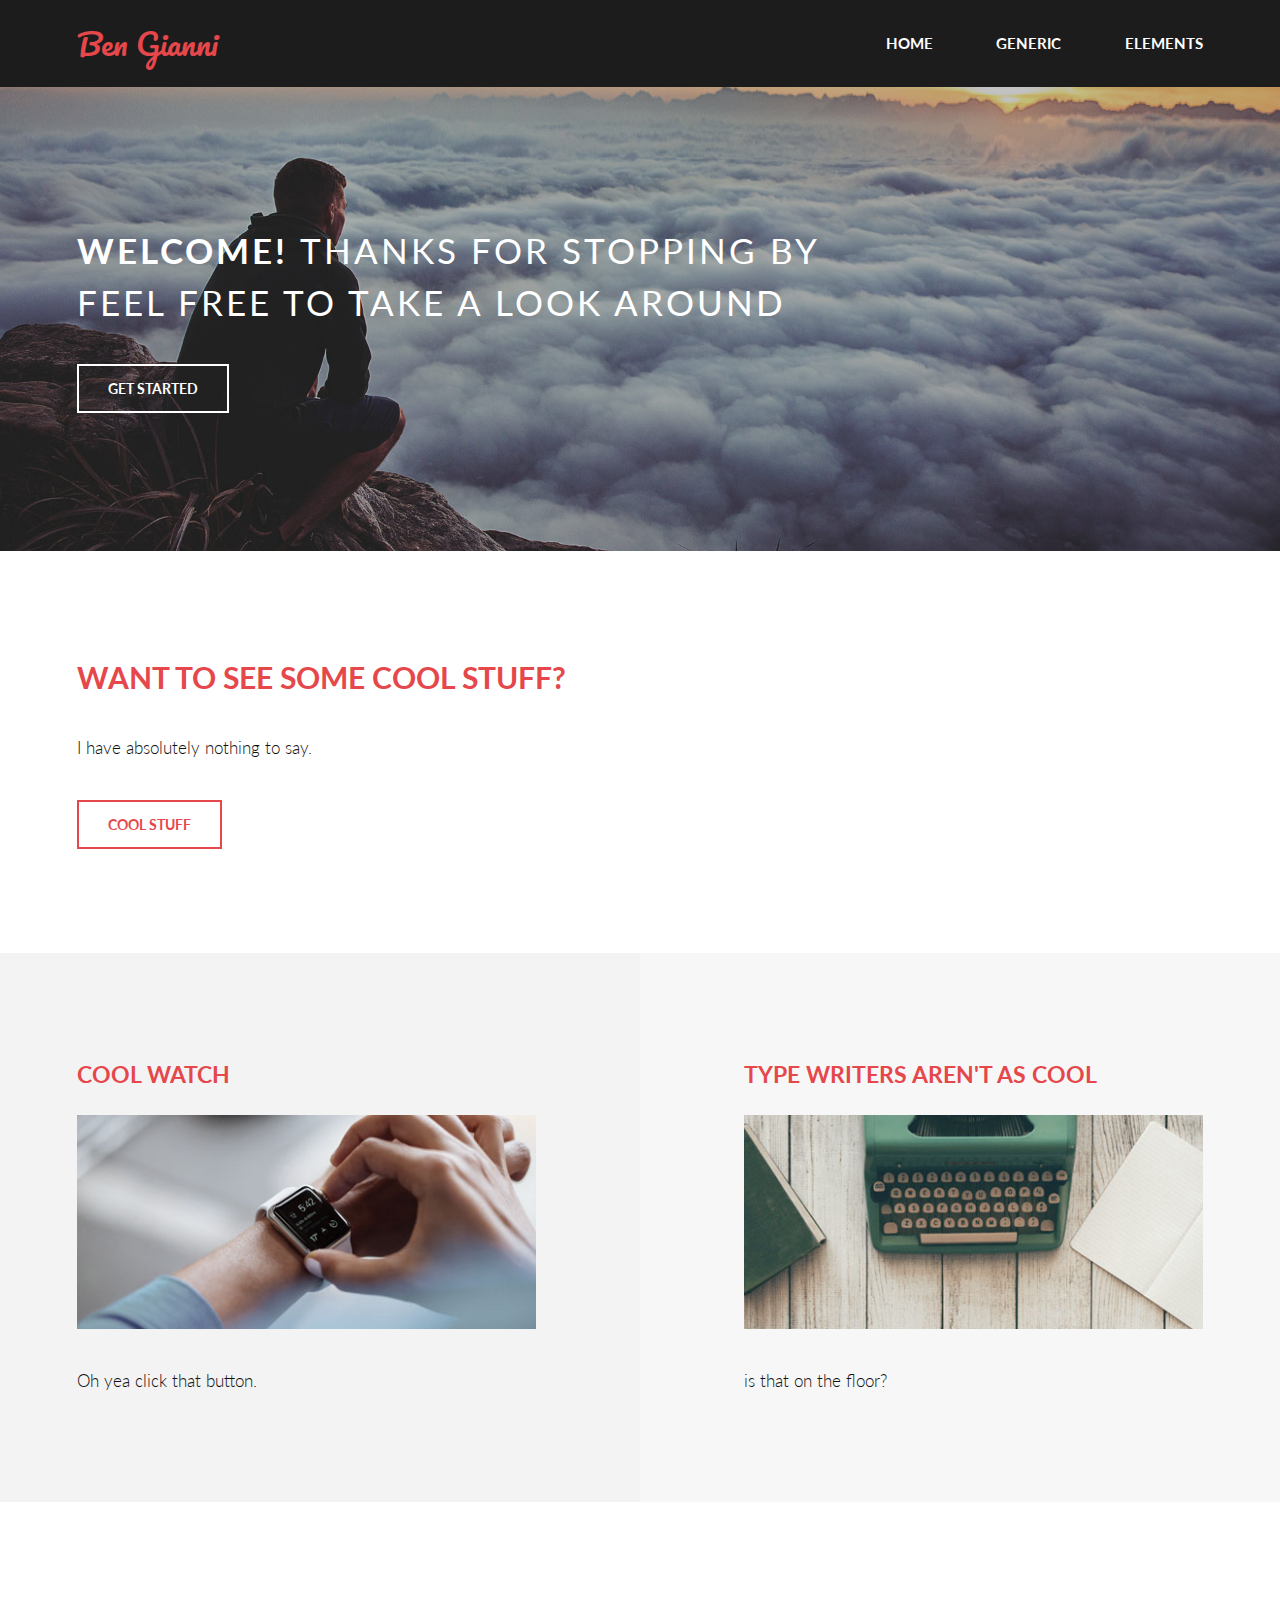
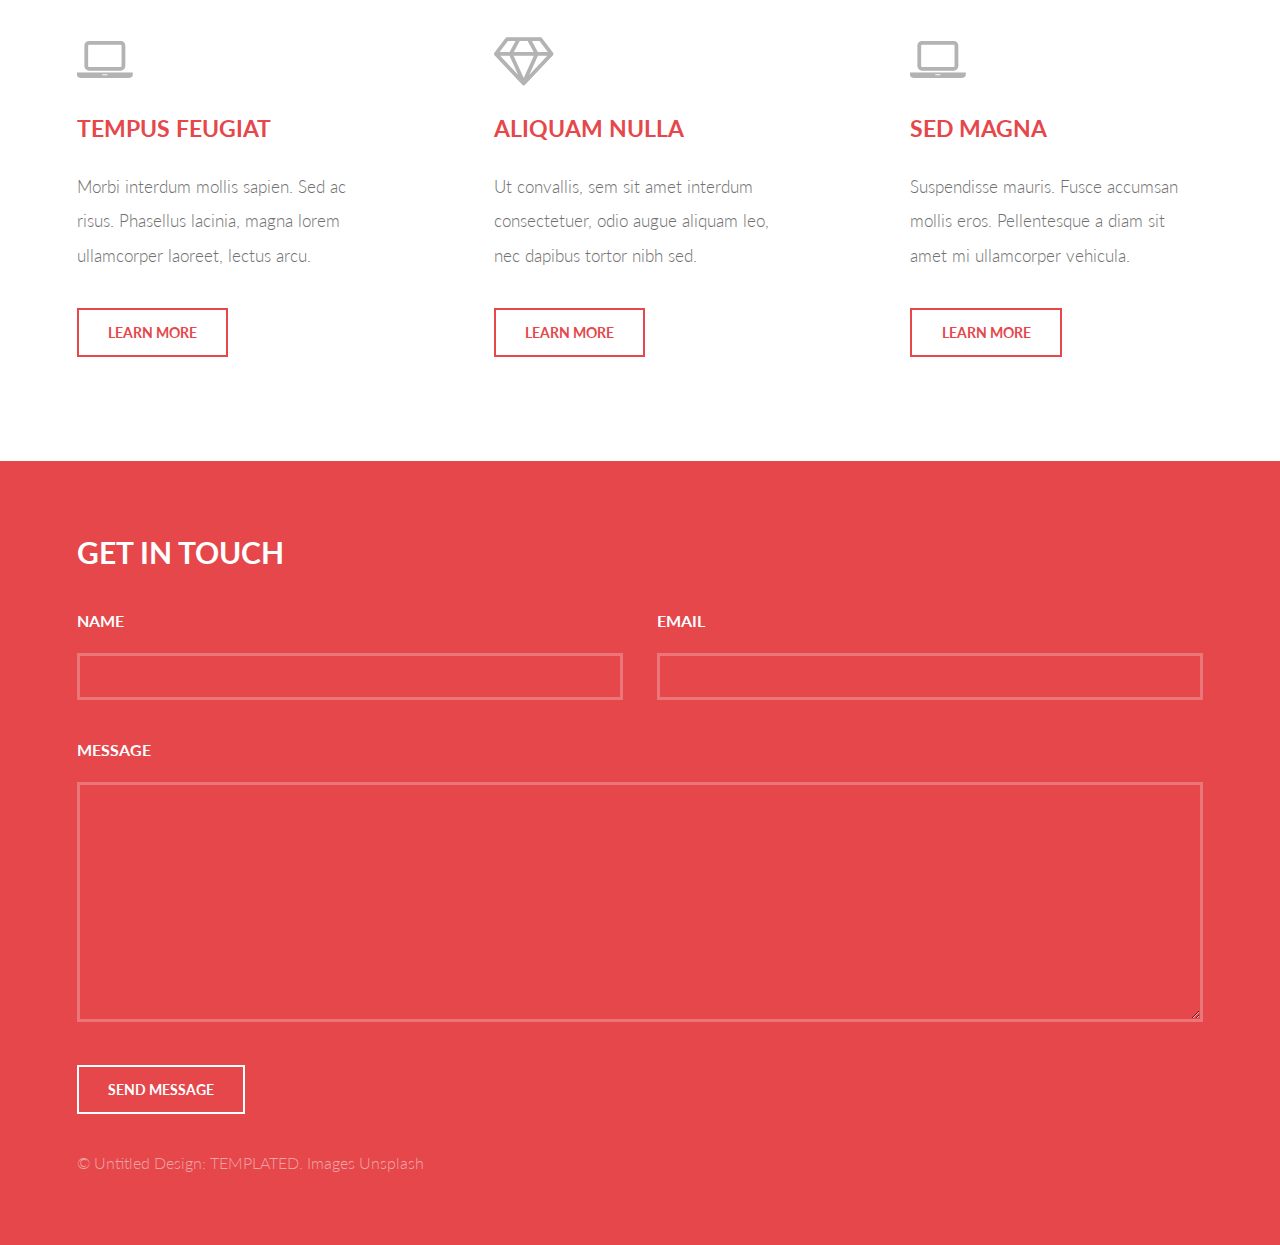
==== commit 34196aaa: "changed stuff" ====
--- a/index.html
+++ b/index.html
@@ -41,11 +41,11 @@
 			<section id="one">
 				<div class="inner">
 					<header>
-						<h2>Magna Etiam Lorem</h2>
+						<h2>Want to see some cool stuff?</h2>
 					</header>
-					<p>Suspendisse mauris. Fusce accumsan mollis eros. Pellentesque a diam sit amet mi ullamcorper vehicula. Integer adipiscin sem. Nullam quis massa sit amet nibh viverra malesuada. Nunc sem lacus, accumsan quis, faucibus non, congue vel, arcu, erisque hendrerit tellus. Integer sagittis. Vivamus a mauris eget arcu gravida tristique. Nunc iaculis mi in ante.</p>
+					<p>I have absolutely nothing to say.</p>
 					<ul class="actions">
-						<li><a href="#" class="button alt">Learn More</a></li>
+						<li><a href="#" class="button alt">Cool Stuff</a></li>
 					</ul>
 				</div>
 			</section>
@@ -56,23 +56,23 @@
 					<article>
 						<div class="content">
 							<header>
-								<h3>Pellentesque adipis</h3>
+								<h3>Cool Watch</h3>
 							</header>
 							<div class="image fit">
 								<img src="images/pic01.jpg" alt="" />
 							</div>
-							<p>Cumsan mollis eros. Pellentesque a diam sit amet mi magna ullamcorper vehicula. Integer adipiscin sem. Nullam quis massa sit amet lorem ipsum feugiat tempus.</p>
+							<p>Oh yea click that button.</p>
 						</div>
 					</article>
 					<article class="alt">
 						<div class="content">
 							<header>
-								<h3>Morbi interdum mol</h3>
+								<h3>Type Writers aren't as cool</h3>
 							</header>
 							<div class="image fit">
 								<img src="images/pic02.jpg" alt="" />
 							</div>
-							<p>Cumsan mollis eros. Pellentesque a diam sit amet mi magna ullamcorper vehicula. Integer adipiscin sem. Nullam quis massa sit amet lorem ipsum feugiat tempus.</p>
+							<p>is that on the floor?</p>
 						</div>
 					</article>
 				</div>
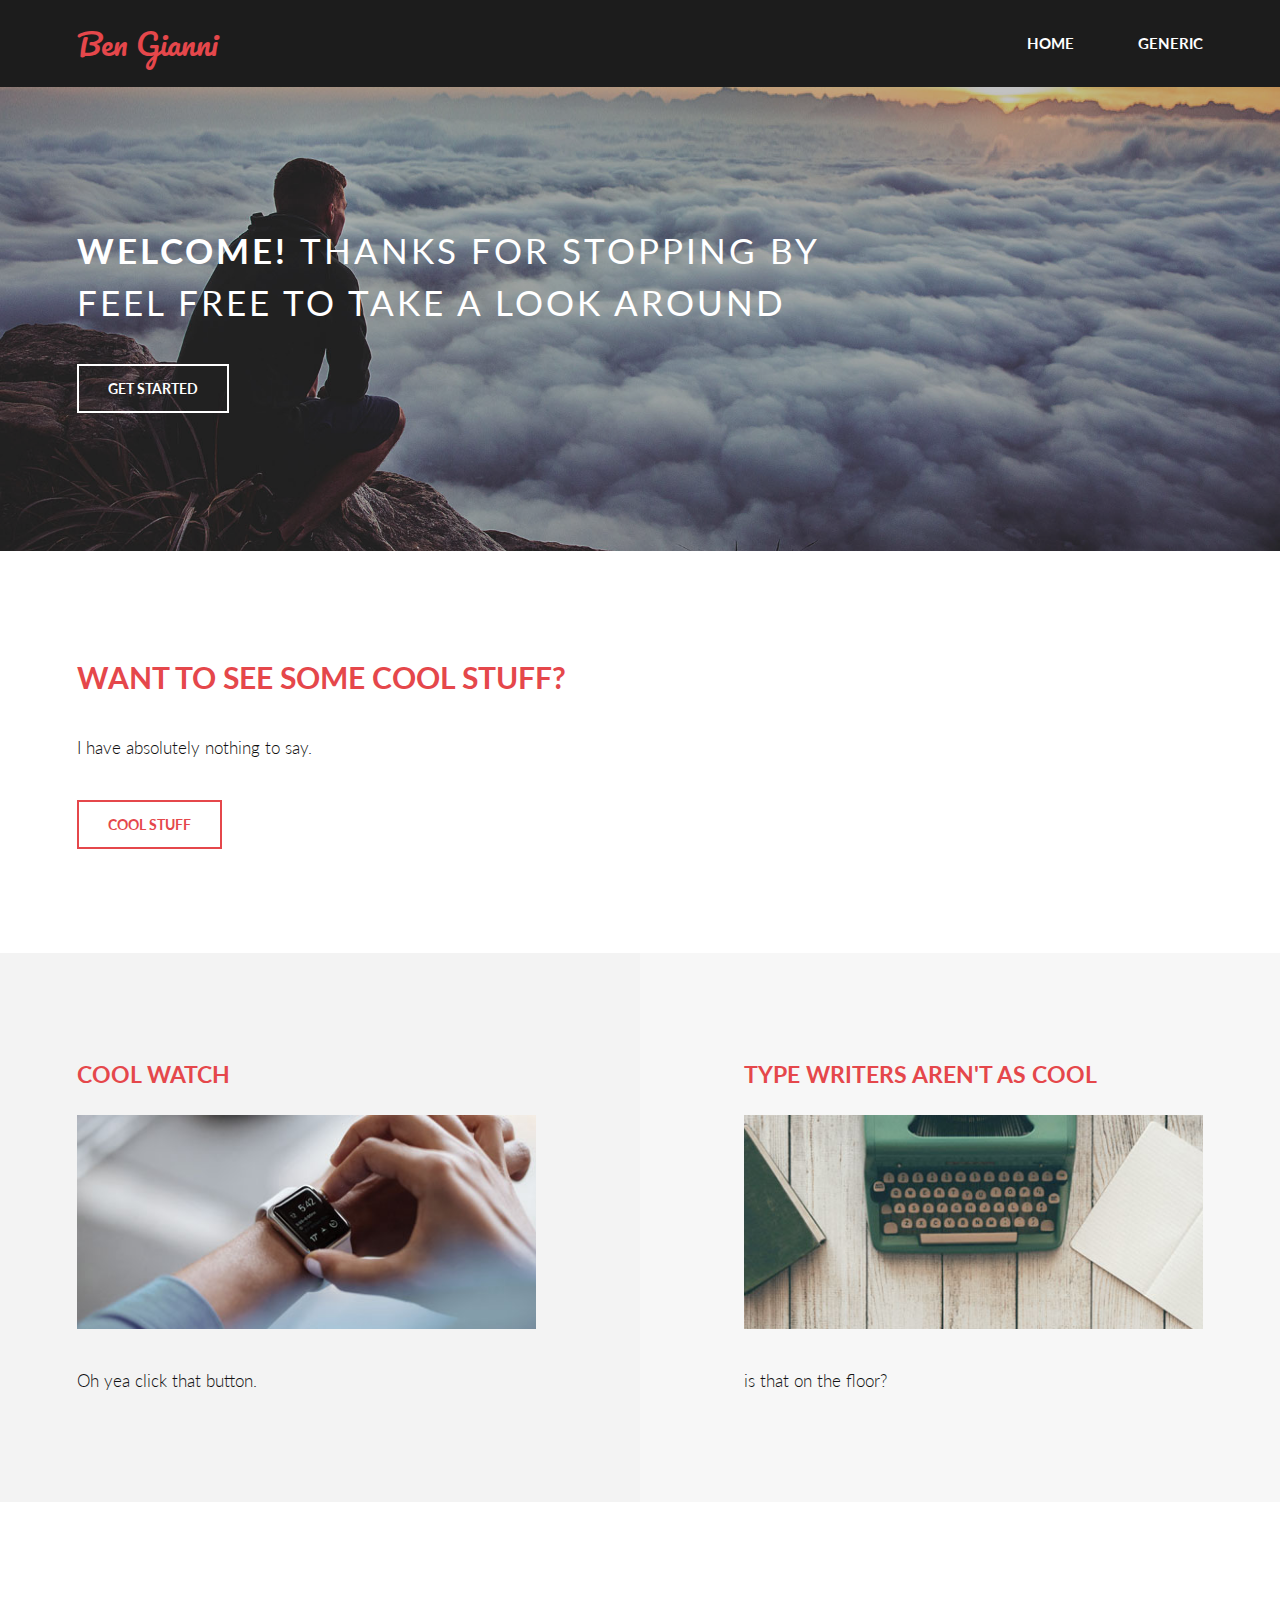
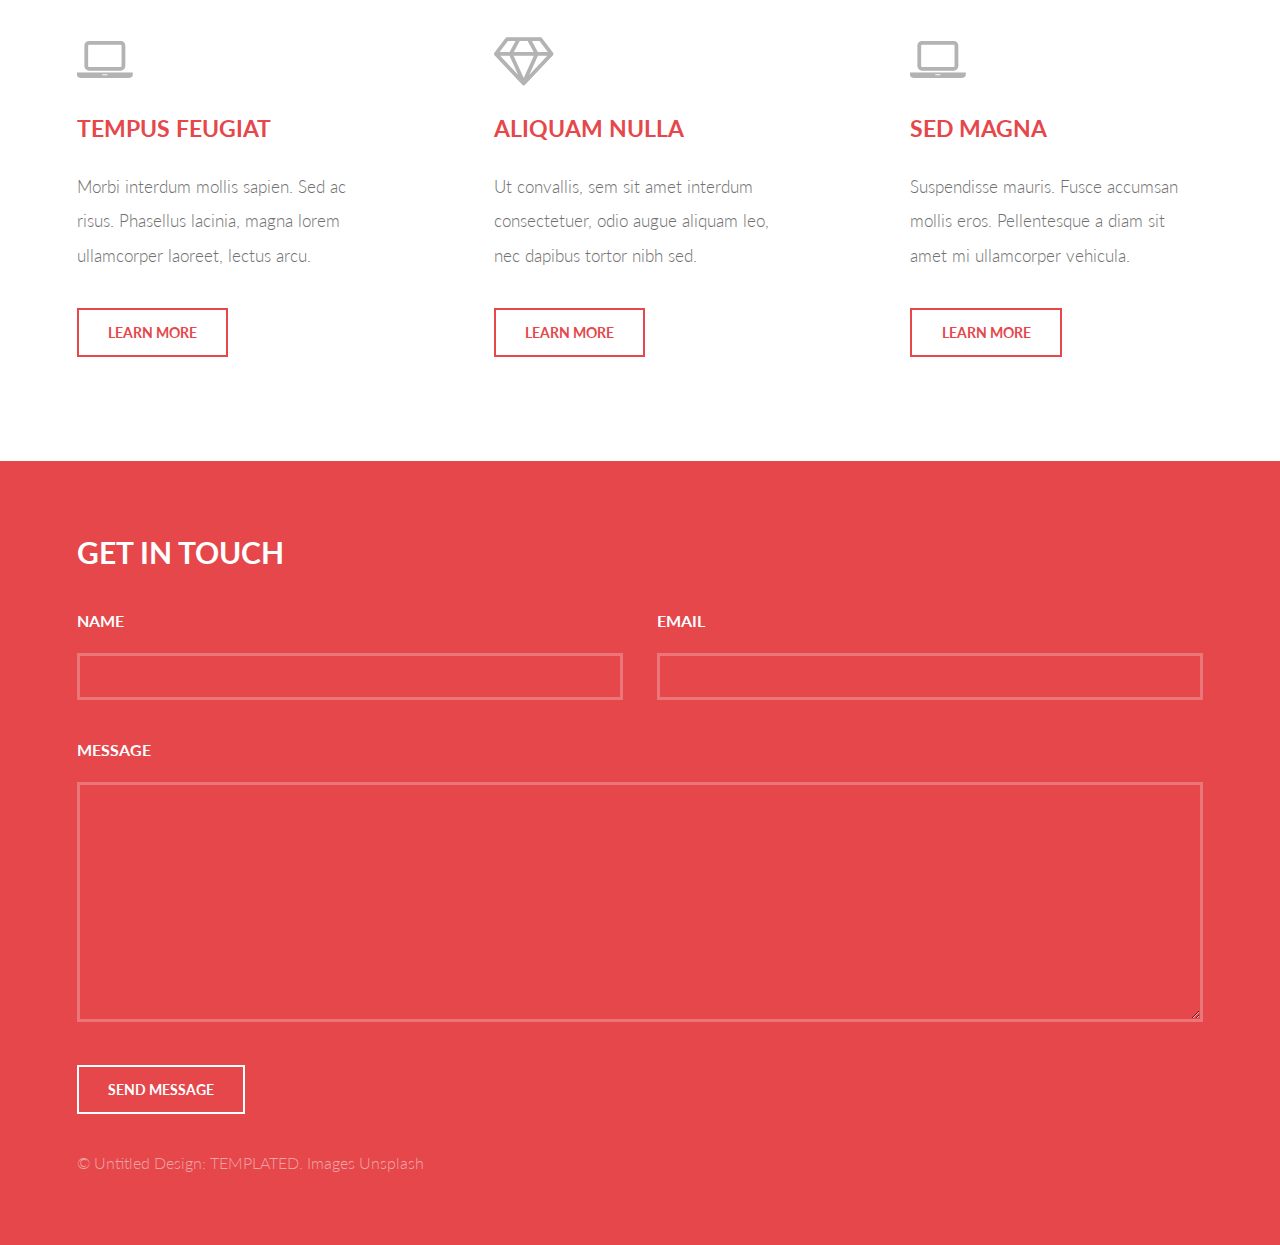
==== commit 57449dd4: "hid elements from header" ====
--- a/index.html
+++ b/index.html
@@ -20,7 +20,7 @@
 					<nav id="nav">
 						<a href="index.html">Home</a>
 						<a href="generic.html">Generic</a>
-						<a href="elements.html">Elements</a>
+						<!--<a href="elements.html">Elements</a>-->
 					</nav>
 				</div>
 			</header>
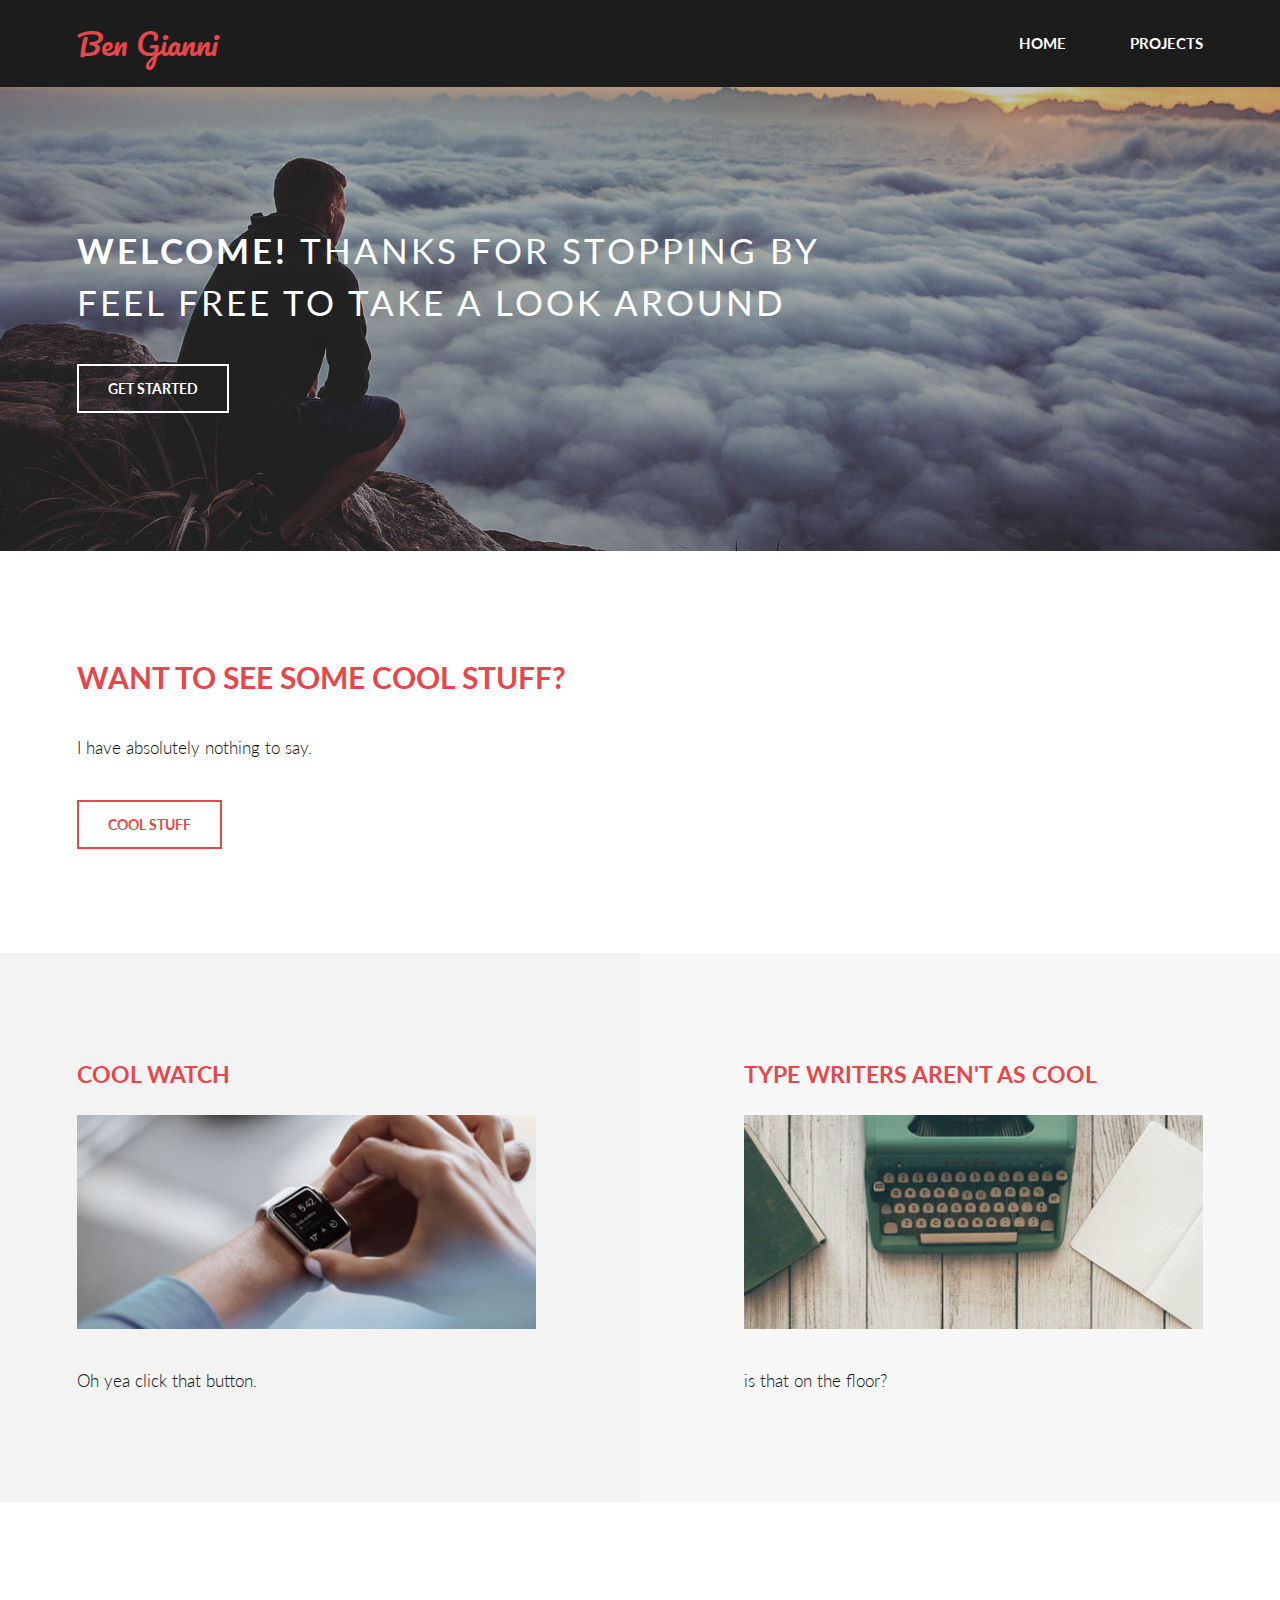
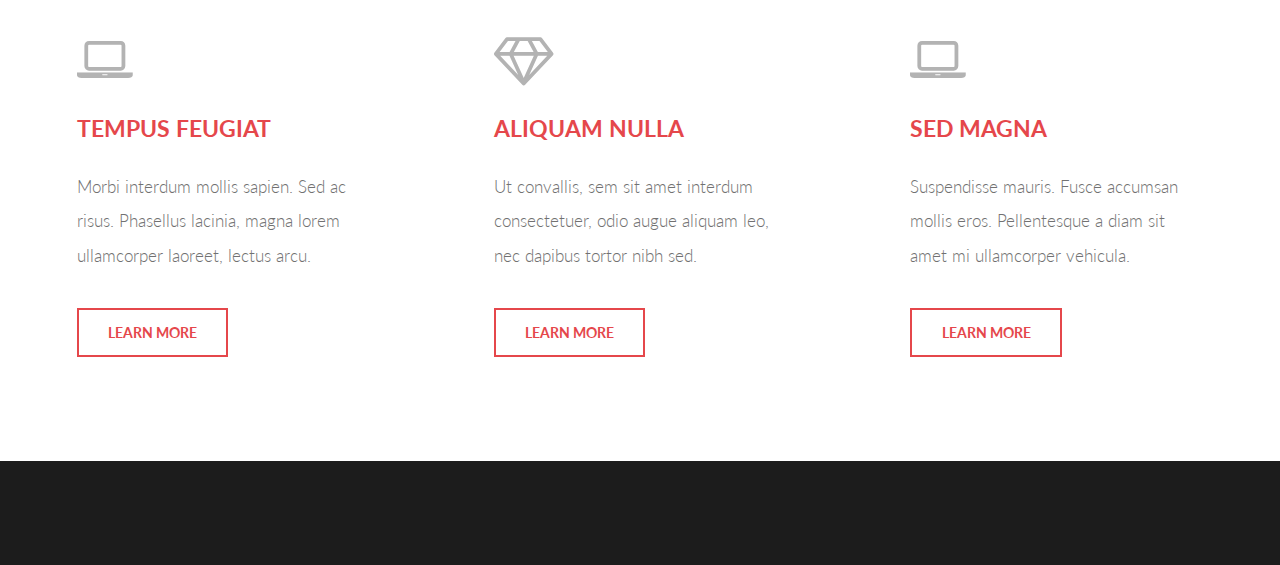
==== commit 9375d262: "got rid of footer" ====
--- a/index.html
+++ b/index.html
@@ -6,7 +6,7 @@
 -->
 <html>
 	<head>
-		<title>Ben's Site</title>
+		<title>Homepage</title>
 		<meta charset="utf-8" />
 		<meta name="viewport" content="width=device-width, initial-scale=1, user-scalable=no" />
 		<link rel="stylesheet" href="assets/css/main.css" />
@@ -19,7 +19,7 @@
 					<a href="index.html" class="logo">Ben Gianni</a>
 					<nav id="nav">
 						<a href="index.html">Home</a>
-						<a href="generic.html">Generic</a>
+						<a href="generic.html">Projects</a>
 						<!--<a href="elements.html">Elements</a>-->
 					</nav>
 				</div>
@@ -45,7 +45,7 @@
 					</header>
 					<p>I have absolutely nothing to say.</p>
 					<ul class="actions">
-						<li><a href="#" class="button alt">Cool Stuff</a></li>
+						<li><a href="#" class="button alt" onclick="CoolStuff();">Cool Stuff</a></li>
 					</ul>
 				</div>
 			</section>
@@ -123,6 +123,7 @@
 		<!-- Footer -->
 			<section id="footer">
 				<div class="inner">
+					<!--
 					<header>
 						<h2>Get in Touch</h2>
 					</header>
@@ -143,9 +144,7 @@
 							<li><input type="submit" value="Send Message" class="alt" /></li>
 						</ul>
 					</form>
-					<div class="copyright">
-						&copy; Untitled Design: <a href="https://templated.co/">TEMPLATED</a>. Images <a href="https://unsplash.com/">Unsplash</a>
-					</div>
+				-->
 				</div>
 			</section>
 
--- a/assets/css/main.css
+++ b/assets/css/main.css
@@ -3743,10 +3743,13 @@
 /* Footer */
 
 	#footer {
-		background-color: #e5474b;
-		color: #f2a3a5;
+		/*background-color: #e5474b;*/
+		background-color: #3b3232; 
+		color: #3b3232;
+		/*color: #f2a3a5;*/
 		padding: 4em 0 2em 0;
-		background: #e5474b;
+		/*background: #e5474b;*/
+		background : #1c1c1c; 
 	}
 
 		#footer input, #footer select, #footer textarea {
